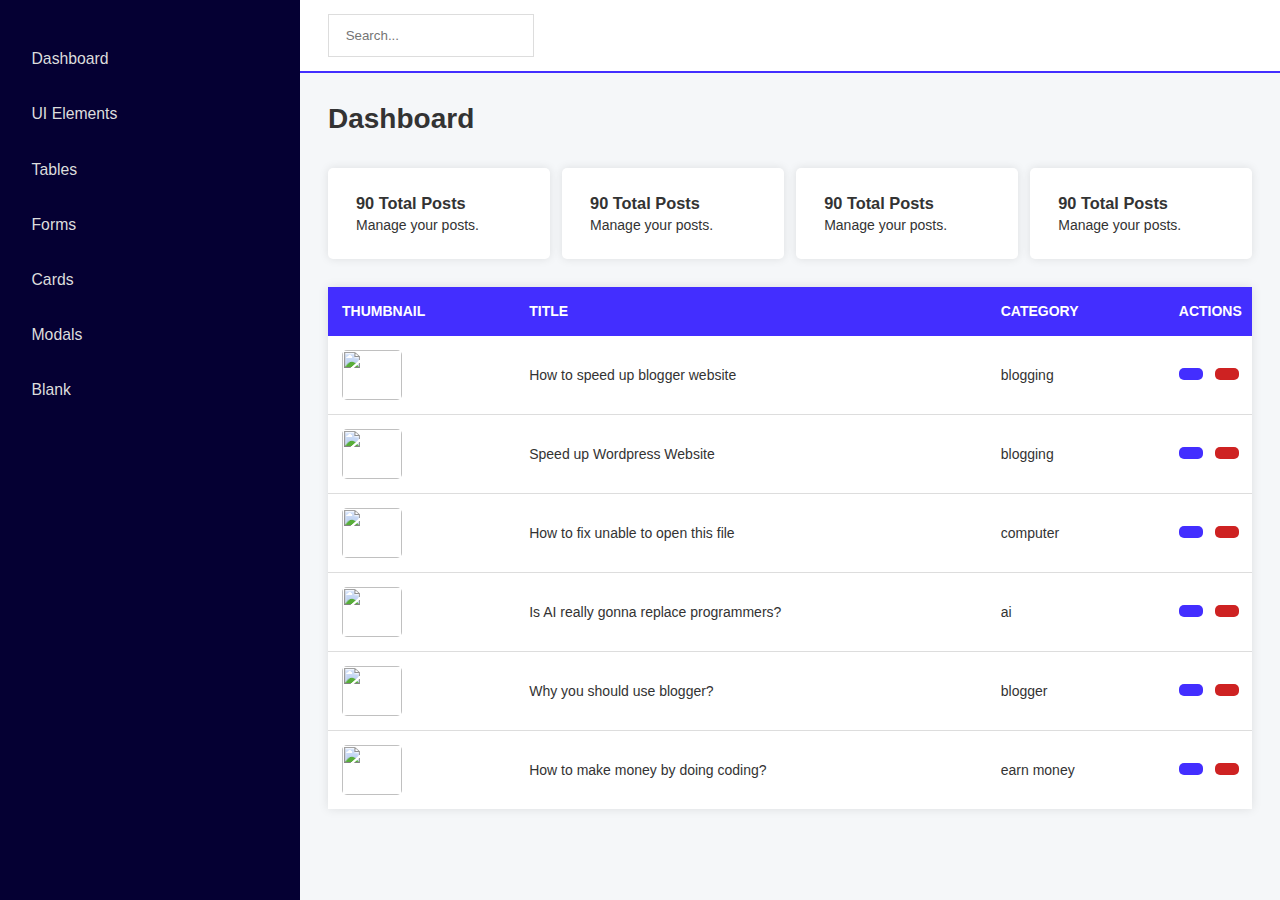
==== index.html @ d343e10e "Simple Admin Dashboard" ====
<!DOCTYPE html>
<html lang="en">
<head>
    <meta charset="UTF-8">
    <meta name="viewport" content="width=device-width, initial-scale=1.0">
    <title>Admin Dashboard</title>
    <link rel="stylesheet" href="style.css">
    <link rel="stylesheet" href="../fonts/css/all.min.css">
</head>
<body>
    <!-- Header -->
    <header class="header">
        <div class="logo"><a href="#"><img src="../images/logo.png" alt=""></a></div>
        <nav class="nav">
            <ul>
                <li><a href="#"><i class="fa fa-chart-pie"></i> Dashboard</a></li>
                <li><a href="#"><i class="fa fa-th-large"></i> UI Elements</a></li>
                <li><a href="#"><i class="fa fa-th-large"></i> Tables</a></li>
                <li><a href="#"><i class="fa fa-th-large"></i> Forms</a></li>
                <li><a href="#"><i class="fa fa-th-large"></i> Cards</a></li>
                <li><a href="#"><i class="fa fa-th-large"></i> Modals</a></li>
                <li><a href="#"><i class="fa fa-th-large"></i> Blank</a></li>
            </ul>
        </nav>
    </header>
    <!-- Header -->

    <!-- Main -->
    <main class="main">

        <!-- Main Nav -->
        <div class="main-nav">
            <span class="collapse"><i class="fa fa-bars"></i></span>
                <form class="search-box" action="#">
                    <i class="fa fa-search"></i>
                    <input type="text" placeholder="Search...">
                </form>
                <div class="user-profile">
                    <img src="../images/user-2.png" alt="">
                </div>
        </div>
        <!-- Main Nav -->

        <!-- Main Dashboard -->
        <div class="dashboard">

            <h1>Dashboard</h1>

            <div class="chart-items">
                <div class="item">
                    <div class="item-chart"><i class="fa fa-chart-pie"></i></div>
                    <div class="item-text">
                        <h3>90 Total Posts</h3>
                        <p>Manage your posts.</p>
                    </div>
                </div>
                <div class="item">
                    <div class="item-chart"><i class="fa fa-chart-pie"></i></div>
                    <div class="item-text">
                        <h3>90 Total Posts</h3>
                        <p>Manage your posts.</p>
                    </div>
                </div>
                <div class="item">
                    <div class="item-chart"><i class="fa fa-chart-pie"></i></div>
                    <div class="item-text">
                        <h3>90 Total Posts</h3>
                        <p>Manage your posts.</p>
                    </div>
                </div>
                <div class="item">
                    <div class="item-chart"><i class="fa fa-chart-pie"></i></div>
                    <div class="item-text">
                        <h3>90 Total Posts</h3>
                        <p>Manage your posts.</p>
                    </div>
                </div>
            </div>

            <div class="dashboard-table">
            <table>
                <thead>
                    <tr>
                        <th>Thumbnail</th>
                        <th>Title</th>
                        <th>Category</th>
                        <th>Actions</th>
                    </tr>
                </thead>
                <tbody>
                    <tr>
                        <td><img src="../images/1.jpg" alt=""></td>
                        <td>How to speed up blogger website</td>
                        <td>blogging</td>
                        <td><a href="#" class="btn edit"><i class="fa fa-edit"></i></a><a href="#" class="btn remove"><i class="fa fa-remove"></i></a></td>
                    </tr>
                    <tr>
                        <td><img src="../images/10.jpg" alt=""></td>
                        <td>Speed up Wordpress Website</td>
                        <td>blogging</td>
                        <td><a href="#" class="btn edit"><i class="fa fa-edit"></i></a><a href="#" class="btn remove"><i class="fa fa-remove"></i></a></td>
                    </tr>
                    <tr>
                        <td><img src="../images/11.jpg" alt=""></td>
                        <td>How to fix unable to open this file</td>
                        <td>computer</td>
                        <td><a href="#" class="btn edit"><i class="fa fa-edit"></i></a><a href="#" class="btn remove"><i class="fa fa-remove"></i></a></td>
                    </tr>
                    <tr>
                        <td><img src="../images/12.jpg" alt=""></td>
                        <td>Is AI really gonna replace programmers?</td>
                        <td>ai</td>
                        <td><a href="#" class="btn edit"><i class="fa fa-edit"></i></a><a href="#" class="btn remove"><i class="fa fa-remove"></i></a></td>
                    </tr>
                    <tr>
                        <td><img src="../images/13.jpg" alt=""></td>
                        <td>Why you should use blogger?</td>
                        <td>blogger</td>
                        <td><a href="#" class="btn edit"><i class="fa fa-edit"></i></a><a href="#" class="btn remove"><i class="fa fa-remove"></i></a></td>
                    </tr>
                    <tr>
                        <td><img src="../images/14.jpg" alt=""></td>
                        <td>How to make money by doing coding?</td>
                        <td>earn money</td>
                        <td><a href="#" class="btn edit"><i class="fa fa-edit"></i></a><a href="#" class="btn remove"><i class="fa fa-remove"></i></a></td>
                    </tr>
                </tbody>
            </table>
        </div>

        </div>
        <!-- Main Dashboard -->

    </main>
    <!-- Main -->
    <script src="./script.js"></script>
</body>
</html>
---- style.css ----
*,*::before,
*::after{
    margin: 0;
    padding: 0;
    box-sizing: border-box;
}
:root{
    --main-color: hsl(246, 100%, 59%);
    --main-light: hsl(246, 100%, 80%);
    --main-dark: hsl(246, 100%, 10%);
    --dark-color: #333;
    --body-bg: #f5f7f9;
    --light-color: #fff;
    --light-grey: #eee;
    --grey-color: #ddd;
    --dark-grey: #777;
}
html{
    font-size: 14px;
    scroll-behavior: smooth;
}
body{
    font-family: "Poppins", sans-serif;
    font-size: 1rem;
    font-weight: 400;
    color: var(--dark-color);
    background: var(--body-bg);
    line-height: 1.5;
    position: relative;
    overflow-x: hidden;
    height: 100%;
}
a{
    color: inherit;
    text-decoration: none;
}
a:hover,
a:focus,
a:active{
    color: var(--main-color);
}
ul,ol{
    list-style: none;
}
img{
    max-width: 100%;
    display: block;
    object-fit: cover;
    vertical-align: middle;
}
button,
.btn{
    display: inline-block;
    border: 0;
    outline: none;
    padding: .5em 1em;
    background: var(--grey-color);
}
input[type="text"],
input[type="email"],
input[type="password"],
input[type="number"]{
    height: 2.5rem;
    padding: .5em;
    border: 1px solid var(--grey-color);
    outline: none;
}
table{
    width: 100%;
    border-collapse: collapse;
    text-align: left;
}
table th{
    padding: 1em;
    background: var(--main-color);
    color: var(--light-color);
    text-transform: uppercase;
}
table td{
    padding: 1em;
    background: var(--light-color);
}
table tbody tr{
    border-bottom: 1px solid var(--grey-color);
}
table tbody tr:last-child{
    border-bottom: 0;
}
/* Defaults */

/* Custom */
.header{
    background: var(--main-dark);
    color: var(--grey-color);
    max-width: 300px;
    width: 100%;
    height: 100%;
    font-size: 1.125rem;
    position: fixed;
    left: 0;
    top: 0;
    z-index: 99;
    transition: .3s ease;
}
.logo{
    padding: 1em;
}
nav ul li a{
    display: block;
    padding: 1em;
    transition: .3s ease;
}
.nav ul li a:hover{
    background: var(--main-color);
    color: var(--light-color);
}
.nav ul li a i{
    margin-right: 1em;
}
/* Nav Ends */

.main{
    position: relative;
    width: calc(100% - 300px);
    margin-left: 300px;
}
.main-nav{
    display: flex;
    justify-content: space-between;
    align-items: center;
    background: var(--light-color);
    padding: 1em 2em;
    border-bottom: 2px solid var(--main-color);
    position: fixed;
    top: 0;
    left: 300px;
    width: calc(100% - 300px);
    z-index: 9;
}
.search-box{
    border: 1px solid var(--grey-color);
    padding: 3px 10px;
}
.search-box input{
    padding: 0;
    border: 0;
    margin-left: .5em;
}
.user-profile img{
    width: 40px;
    border-radius: 50%;
    cursor: pointer;
    margin-left: 1em;
}
/* Main Nav Ends */

.dashboard{
    position: relative;
    margin-top: 5em;
    padding: 2rem;
}
.chart-items{
    display: flex;
    justify-content: space-between;
    flex-wrap: wrap;
    margin-top: 2em;
}
.chart-items .item{
    width: 24%;
    background: var(--light-color);
    padding: 1em;
    display: flex;
    align-items: center;
    box-shadow: 0 0 10px rgba(0,0,0,0.1);
    border-radius: 5px;
    margin-bottom: 1em;
}
.chart-items .item i{
    color: var(--main-light);
    font-size: 3rem;
    margin-right: 1rem;
}
.dashboard-table{
    margin-top: 1em;
    box-shadow: 0 0 10px rgba(0,0,0,0.1);
    width: 100%;
    max-width: 990px;
    overflow-x: auto;
}
.dashboard-table table{
    width: 990px;
}
.dashboard-table table a.btn{
    font-size: 12px;
    background: var(--main-color);
    color: var(--light-color);
    border-radius: 5px;
}
.dashboard-table table a.remove{
    background: #ce2222;
    margin-left: 1em;
}
.dashboard-table table img{
    width: 60px;
    height: 50px;
    border-radius: 5px;
}
.collapse{
    display: none;
}
.show-nav{
    left: 0!important;
}
/* Media Queries */

@media only screen and (max-width: 980px){
    .chart-items .item{
        width: 48%;
    }
}
@media only screen and (max-width: 768px){
    .header{
        width: 250px;
        left: -250px;
    }
    .main,
    .main-nav{
        width: 100%;
        margin-left: 0;
        left: 0;
    }
    .search-box{
        display: none;
    }
    .collapse{
        display: block;
        cursor: pointer;
        padding: .5em;
        position: absolute;
        right: 2em;
        z-index: 100;
    }
}
@media only screen and (max-width: 500px){
    .chart-items .item{
        width: 100%;
    }
}
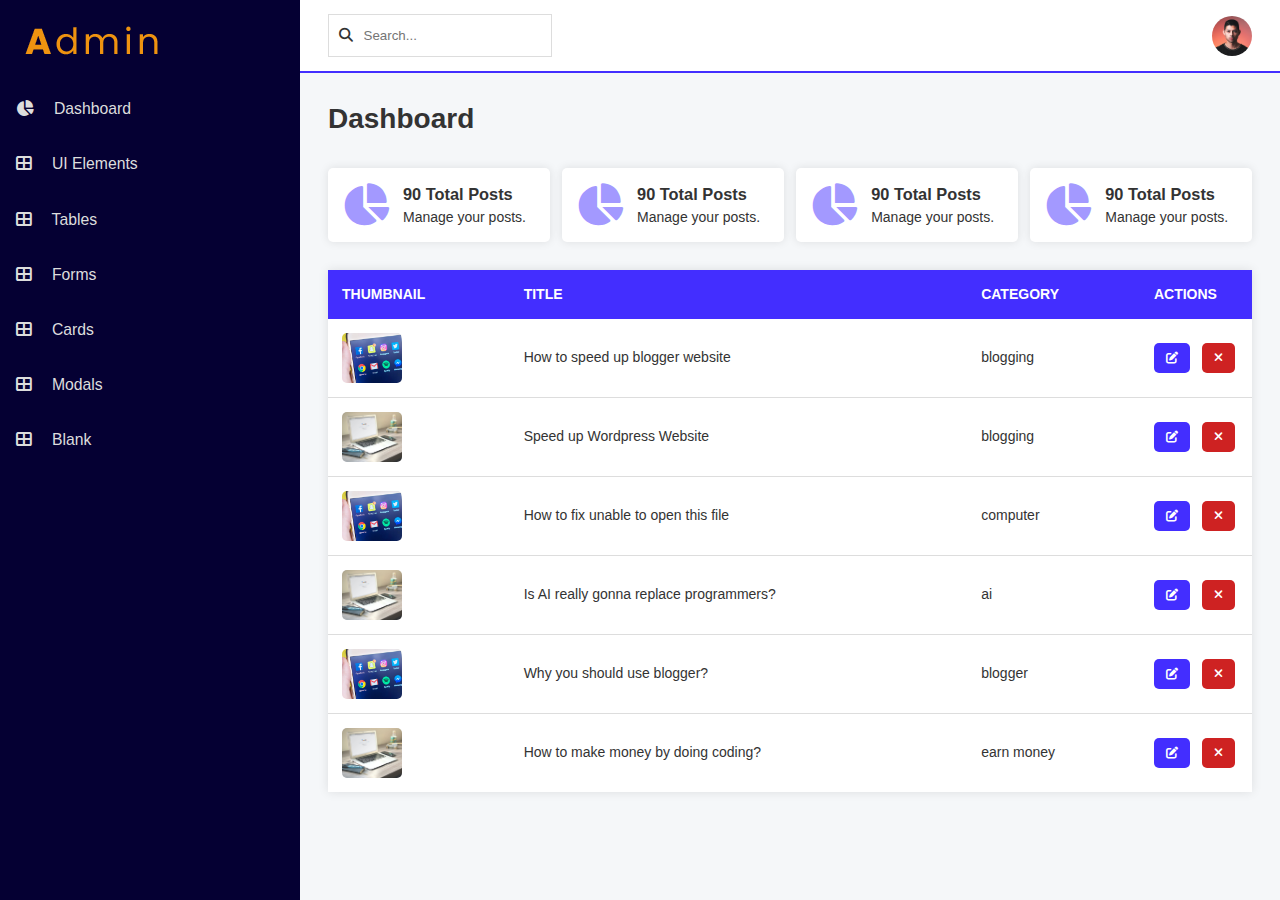
==== commit c0fbad66: "Added Images and Fontawesome" ====
--- a/index.html
+++ b/index.html
@@ -5,12 +5,12 @@
     <meta name="viewport" content="width=device-width, initial-scale=1.0">
     <title>Admin Dashboard</title>
     <link rel="stylesheet" href="style.css">
-    <link rel="stylesheet" href="../fonts/css/all.min.css">
+    <link rel="stylesheet" href="./fonts/css/all.min.css">
 </head>
 <body>
     <!-- Header -->
     <header class="header">
-        <div class="logo"><a href="#"><img src="../images/logo.png" alt=""></a></div>
+        <div class="logo"><a href="#"><img src="./images/logo.png" alt=""></a></div>
         <nav class="nav">
             <ul>
                 <li><a href="#"><i class="fa fa-chart-pie"></i> Dashboard</a></li>
@@ -36,7 +36,7 @@
                     <input type="text" placeholder="Search...">
                 </form>
                 <div class="user-profile">
-                    <img src="../images/user-2.png" alt="">
+                    <img src="./images/user-2.png" alt="">
                 </div>
         </div>
         <!-- Main Nav -->
@@ -89,37 +89,37 @@
                 </thead>
                 <tbody>
                     <tr>
-                        <td><img src="../images/1.jpg" alt=""></td>
+                        <td><img src="./images/2.jpg" alt=""></td>
                         <td>How to speed up blogger website</td>
                         <td>blogging</td>
                         <td><a href="#" class="btn edit"><i class="fa fa-edit"></i></a><a href="#" class="btn remove"><i class="fa fa-remove"></i></a></td>
                     </tr>
                     <tr>
-                        <td><img src="../images/10.jpg" alt=""></td>
+                        <td><img src="./images/3.jpg" alt=""></td>
                         <td>Speed up Wordpress Website</td>
                         <td>blogging</td>
                         <td><a href="#" class="btn edit"><i class="fa fa-edit"></i></a><a href="#" class="btn remove"><i class="fa fa-remove"></i></a></td>
                     </tr>
                     <tr>
-                        <td><img src="../images/11.jpg" alt=""></td>
+                        <td><img src="./images/2.jpg" alt=""></td>
                         <td>How to fix unable to open this file</td>
                         <td>computer</td>
                         <td><a href="#" class="btn edit"><i class="fa fa-edit"></i></a><a href="#" class="btn remove"><i class="fa fa-remove"></i></a></td>
                     </tr>
                     <tr>
-                        <td><img src="../images/12.jpg" alt=""></td>
+                        <td><img src="./images/3.jpg" alt=""></td>
                         <td>Is AI really gonna replace programmers?</td>
                         <td>ai</td>
                         <td><a href="#" class="btn edit"><i class="fa fa-edit"></i></a><a href="#" class="btn remove"><i class="fa fa-remove"></i></a></td>
                     </tr>
                     <tr>
-                        <td><img src="../images/13.jpg" alt=""></td>
+                        <td><img src="./images/2.jpg" alt=""></td>
                         <td>Why you should use blogger?</td>
                         <td>blogger</td>
                         <td><a href="#" class="btn edit"><i class="fa fa-edit"></i></a><a href="#" class="btn remove"><i class="fa fa-remove"></i></a></td>
                     </tr>
                     <tr>
-                        <td><img src="../images/14.jpg" alt=""></td>
+                        <td><img src="./images/3.jpg" alt=""></td>
                         <td>How to make money by doing coding?</td>
                         <td>earn money</td>
                         <td><a href="#" class="btn edit"><i class="fa fa-edit"></i></a><a href="#" class="btn remove"><i class="fa fa-remove"></i></a></td>
--- a/fonts/css/all.min.css
+++ b/fonts/css/all.min.css
@@ -0,0 +1,9 @@
+/*!
+ * Font Awesome Free 6.4.2 by @fontawesome - https://fontawesome.com
+ * License - https://fontawesome.com/license/free (Icons: CC BY 4.0, Fonts: SIL OFL 1.1, Code: MIT License)
+ * Copyright 2023 Fonticons, Inc.
+ */
+.fa{font-family:var(--fa-style-family,"Font Awesome 6 Free");font-weight:var(--fa-style,900)}.fa,.fa-brands,.fa-classic,.fa-regular,.fa-sharp,.fa-solid,.fab,.far,.fas{-moz-osx-font-smoothing:grayscale;-webkit-font-smoothing:antialiased;display:var(--fa-display,inline-block);font-style:normal;font-variant:normal;line-height:1;text-rendering:auto}.fa-classic,.fa-regular,.fa-solid,.far,.fas{font-family:"Font Awesome 6 Free"}.fa-brands,.fab{font-family:"Font Awesome 6 Brands"}.fa-1x{font-size:1em}.fa-2x{font-size:2em}.fa-3x{font-size:3em}.fa-4x{font-size:4em}.fa-5x{font-size:5em}.fa-6x{font-size:6em}.fa-7x{font-size:7em}.fa-8x{font-size:8em}.fa-9x{font-size:9em}.fa-10x{font-size:10em}.fa-2xs{font-size:.625em;line-height:.1em;vertical-align:.225em}.fa-xs{font-size:.75em;line-height:.08333em;vertical-align:.125em}.fa-sm{font-size:.875em;line-height:.07143em;vertical-align:.05357em}.fa-lg{font-size:1.25em;line-height:.05em;vertical-align:-.075em}.fa-xl{font-size:1.5em;line-height:.04167em;vertical-align:-.125em}.fa-2xl{font-size:2em;line-height:.03125em;vertical-align:-.1875em}.fa-fw{text-align:center;width:1.25em}.fa-ul{list-style-type:none;margin-left:var(--fa-li-margin,2.5em);padding-left:0}.fa-ul>li{position:relative}.fa-li{left:calc(var(--fa-li-width, 2em)*-1);position:absolute;text-align:center;width:var(--fa-li-width,2em);line-height:inherit}.fa-border{border-radius:var(--fa-border-radius,.1em);border:var(--fa-border-width,.08em) var(--fa-border-style,solid) var(--fa-border-color,#eee);padding:var(--fa-border-padding,.2em .25em .15em)}.fa-pull-left{float:left;margin-right:var(--fa-pull-margin,.3em)}.fa-pull-right{float:right;margin-left:var(--fa-pull-margin,.3em)}.fa-beat{-webkit-animation-name:fa-beat;animation-name:fa-beat;-webkit-animation-delay:var(--fa-animation-delay,0s);animation-delay:var(--fa-animation-delay,0s);-webkit-animation-direction:var(--fa-animation-direction,normal);animation-direction:var(--fa-animation-direction,normal);-webkit-animation-duration:var(--fa-animation-duration,1s);animation-duration:var(--fa-animation-duration,1s);-webkit-animation-iteration-count:var(--fa-animation-iteration-count,infinite);animation-iteration-count:var(--fa-animation-iteration-count,infinite);-webkit-animation-timing-function:var(--fa-animation-timing,ease-in-out);animation-timing-function:var(--fa-animation-timing,ease-in-out)}.fa-bounce{-webkit-animation-name:fa-bounce;animation-name:fa-bounce;-webkit-animation-delay:var(--fa-animation-delay,0s);animation-delay:var(--fa-animation-delay,0s);-webkit-animation-direction:var(--fa-animation-direction,normal);animation-direction:var(--fa-animation-direction,normal);-webkit-animation-duration:var(--fa-animation-duration,1s);animation-duration:var(--fa-animation-duration,1s);-webkit-animation-iteration-count:var(--fa-animation-iteration-count,infinite);animation-iteration-count:var(--fa-animation-iteration-count,infinite);-webkit-animation-timing-function:var(--fa-animation-timing,cubic-bezier(.28,.84,.42,1));animation-timing-function:var(--fa-animation-timing,cubic-bezier(.28,.84,.42,1))}.fa-fade{-webkit-animation-name:fa-fade;animation-name:fa-fade;-webkit-animation-iteration-count:var(--fa-animation-iteration-count,infinite);animation-iteration-count:var(--fa-animation-iteration-count,infinite);-webkit-animation-timing-function:var(--fa-animation-timing,cubic-bezier(.4,0,.6,1));animation-timing-function:var(--fa-animation-timing,cubic-bezier(.4,0,.6,1))}.fa-beat-fade,.fa-fade{-webkit-animation-delay:var(--fa-animation-delay,0s);animation-delay:var(--fa-animation-delay,0s);-webkit-animation-direction:var(--fa-animation-direction,normal);animation-direction:var(--fa-animation-direction,normal);-webkit-animation-duration:var(--fa-animation-duration,1s);animation-duration:var(--fa-animation-duration,1s)}.fa-beat-fade{-webkit-animation-name:fa-beat-fade;animation-name:fa-beat-fade;-webkit-animation-iteration-count:var(--fa-animation-iteration-count,infinite);animation-iteration-count:var(--fa-animation-iteration-count,infinite);-webkit-animation-timing-function:var(--fa-animation-timing,cubic-bezier(.4,0,.6,1));animation-timing-function:var(--fa-animation-timing,cubic-bezier(.4,0,.6,1))}.fa-flip{-webkit-animation-name:fa-flip;animation-name:fa-flip;-webkit-animation-delay:var(--fa-animation-delay,0s);animation-delay:var(--fa-animation-delay,0s);-webkit-animation-direction:var(--fa-animation-direction,normal);animation-direction:var(--fa-animation-direction,normal);-webkit-animation-duration:var(--fa-animation-duration,1s);animation-duration:var(--fa-animation-duration,1s);-webkit-animation-iteration-count:var(--fa-animation-iteration-count,infinite);animation-iteration-count:var(--fa-animation-iteration-count,infinite);-webkit-animation-timing-function:var(--fa-animation-timing,ease-in-out);animation-timing-function:var(--fa-animation-timing,ease-in-out)}.fa-shake{-webkit-animation-name:fa-shake;animation-name:fa-shake;-webkit-animation-duration:var(--fa-animation-duration,1s);animation-duration:var(--fa-animation-duration,1s);-webkit-animation-iteration-count:var(--fa-animation-iteration-count,infinite);animation-iteration-count:var(--fa-animation-iteration-count,infinite);-webkit-animation-timing-function:var(--fa-animation-timing,linear);animation-timing-function:var(--fa-animation-timing,linear)}.fa-shake,.fa-spin{-webkit-animation-delay:var(--fa-animation-delay,0s);animation-delay:var(--fa-animation-delay,0s);-webkit-animation-direction:var(--fa-animation-direction,normal);animation-direction:var(--fa-animation-direction,normal)}.fa-spin{-webkit-animation-name:fa-spin;animation-name:fa-spin;-webkit-animation-duration:var(--fa-animation-duration,2s);animation-duration:var(--fa-animation-duration,2s);-webkit-animation-iteration-count:var(--fa-animation-iteration-count,infinite);animation-iteration-count:var(--fa-animation-iteration-count,infinite);-webkit-animation-timing-function:var(--fa-animation-timing,linear);animation-timing-function:var(--fa-animation-timing,linear)}.fa-spin-reverse{--fa-animation-direction:reverse}.fa-pulse,.fa-spin-pulse{-webkit-animation-name:fa-spin;animation-name:fa-spin;-webkit-animation-direction:var(--fa-animation-direction,normal);animation-direction:var(--fa-animation-direction,normal);-webkit-animation-duration:var(--fa-animation-duration,1s);animation-duration:var(--fa-animation-duration,1s);-webkit-animation-iteration-count:var(--fa-animation-iteration-count,infinite);animation-iteration-count:var(--fa-animation-iteration-count,infinite);-webkit-animation-timing-function:var(--fa-animation-timing,steps(8));animation-timing-function:var(--fa-animation-timing,steps(8))}@media (prefers-reduced-motion:reduce){.fa-beat,.fa-beat-fade,.fa-bounce,.fa-fade,.fa-flip,.fa-pulse,.fa-shake,.fa-spin,.fa-spin-pulse{-webkit-animation-delay:-1ms;animation-delay:-1ms;-webkit-animation-duration:1ms;animation-duration:1ms;-webkit-animation-iteration-count:1;animation-iteration-count:1;-webkit-transition-delay:0s;transition-delay:0s;-webkit-transition-duration:0s;transition-duration:0s}}@-webkit-keyframes fa-beat{0%,90%{-webkit-transform:scale(1);transform:scale(1)}45%{-webkit-transform:scale(var(--fa-beat-scale,1.25));transform:scale(var(--fa-beat-scale,1.25))}}@keyframes fa-beat{0%,90%{-webkit-transform:scale(1);transform:scale(1)}45%{-webkit-transform:scale(var(--fa-beat-scale,1.25));transform:scale(var(--fa-beat-scale,1.25))}}@-webkit-keyframes fa-bounce{0%{-webkit-transform:scale(1) translateY(0);transform:scale(1) translateY(0)}10%{-webkit-transform:scale(var(--fa-bounce-start-scale-x,1.1),var(--fa-bounce-start-scale-y,.9)) translateY(0);transform:scale(var(--fa-bounce-start-scale-x,1.1),var(--fa-bounce-start-scale-y,.9)) translateY(0)}30%{-webkit-transform:scale(var(--fa-bounce-jump-scale-x,.9),var(--fa-bounce-jump-scale-y,1.1)) translateY(var(--fa-bounce-height,-.5em));transform:scale(var(--fa-bounce-jump-scale-x,.9),var(--fa-bounce-jump-scale-y,1.1)) translateY(var(--fa-bounce-height,-.5em))}50%{-webkit-transform:scale(var(--fa-bounce-land-scale-x,1.05),var(--fa-bounce-land-scale-y,.95)) translateY(0);transform:scale(var(--fa-bounce-land-scale-x,1.05),var(--fa-bounce-land-scale-y,.95)) translateY(0)}57%{-webkit-transform:scale(1) translateY(var(--fa-bounce-rebound,-.125em));transform:scale(1) translateY(var(--fa-bounce-rebound,-.125em))}64%{-webkit-transform:scale(1) translateY(0);transform:scale(1) translateY(0)}to{-webkit-transform:scale(1) translateY(0);transform:scale(1) translateY(0)}}@keyframes fa-bounce{0%{-webkit-transform:scale(1) translateY(0);transform:scale(1) translateY(0)}10%{-webkit-transform:scale(var(--fa-bounce-start-scale-x,1.1),var(--fa-bounce-start-scale-y,.9)) translateY(0);transform:scale(var(--fa-bounce-start-scale-x,1.1),var(--fa-bounce-start-scale-y,.9)) translateY(0)}30%{-webkit-transform:scale(var(--fa-bounce-jump-scale-x,.9),var(--fa-bounce-jump-scale-y,1.1)) translateY(var(--fa-bounce-height,-.5em));transform:scale(var(--fa-bounce-jump-scale-x,.9),var(--fa-bounce-jump-scale-y,1.1)) translateY(var(--fa-bounce-height,-.5em))}50%{-webkit-transform:scale(var(--fa-bounce-land-scale-x,1.05),var(--fa-bounce-land-scale-y,.95)) translateY(0);transform:scale(var(--fa-bounce-land-scale-x,1.05),var(--fa-bounce-land-scale-y,.95)) translateY(0)}57%{-webkit-transform:scale(1) translateY(var(--fa-bounce-rebound,-.125em));transform:scale(1) translateY(var(--fa-bounce-rebound,-.125em))}64%{-webkit-transform:scale(1) translateY(0);transform:scale(1) translateY(0)}to{-webkit-transform:scale(1) translateY(0);transform:scale(1) translateY(0)}}@-webkit-keyframes fa-fade{50%{opacity:var(--fa-fade-opacity,.4)}}@keyframes fa-fade{50%{opacity:var(--fa-fade-opacity,.4)}}@-webkit-keyframes fa-beat-fade{0%,to{opacity:var(--fa-beat-fade-opacity,.4);-webkit-transform:scale(1);transform:scale(1)}50%{opacity:1;-webkit-transform:scale(var(--fa-beat-fade-scale,1.125));transform:scale(var(--fa-beat-fade-scale,1.125))}}@keyframes fa-beat-fade{0%,to{opacity:var(--fa-beat-fade-opacity,.4);-webkit-transform:scale(1);transform:scale(1)}50%{opacity:1;-webkit-transform:scale(var(--fa-beat-fade-scale,1.125));transform:scale(var(--fa-beat-fade-scale,1.125))}}@-webkit-keyframes fa-flip{50%{-webkit-transform:rotate3d(var(--fa-flip-x,0),var(--fa-flip-y,1),var(--fa-flip-z,0),var(--fa-flip-angle,-180deg));transform:rotate3d(var(--fa-flip-x,0),var(--fa-flip-y,1),var(--fa-flip-z,0),var(--fa-flip-angle,-180deg))}}@keyframes fa-flip{50%{-webkit-transform:rotate3d(var(--fa-flip-x,0),var(--fa-flip-y,1),var(--fa-flip-z,0),var(--fa-flip-angle,-180deg));transform:rotate3d(var(--fa-flip-x,0),var(--fa-flip-y,1),var(--fa-flip-z,0),var(--fa-flip-angle,-180deg))}}@-webkit-keyframes fa-shake{0%{-webkit-transform:rotate(-15deg);transform:rotate(-15deg)}4%{-webkit-transform:rotate(15deg);transform:rotate(15deg)}8%,24%{-webkit-transform:rotate(-18deg);transform:rotate(-18deg)}12%,28%{-webkit-transform:rotate(18deg);transform:rotate(18deg)}16%{-webkit-transform:rotate(-22deg);transform:rotate(-22deg)}20%{-webkit-transform:rotate(22deg);transform:rotate(22deg)}32%{-webkit-transform:rotate(-12deg);transform:rotate(-12deg)}36%{-webkit-transform:rotate(12deg);transform:rotate(12deg)}40%,to{-webkit-transform:rotate(0deg);transform:rotate(0deg)}}@keyframes fa-shake{0%{-webkit-transform:rotate(-15deg);transform:rotate(-15deg)}4%{-webkit-transform:rotate(15deg);transform:rotate(15deg)}8%,24%{-webkit-transform:rotate(-18deg);transform:rotate(-18deg)}12%,28%{-webkit-transform:rotate(18deg);transform:rotate(18deg)}16%{-webkit-transform:rotate(-22deg);transform:rotate(-22deg)}20%{-webkit-transform:rotate(22deg);transform:rotate(22deg)}32%{-webkit-transform:rotate(-12deg);transform:rotate(-12deg)}36%{-webkit-transform:rotate(12deg);transform:rotate(12deg)}40%,to{-webkit-transform:rotate(0deg);transform:rotate(0deg)}}@-webkit-keyframes fa-spin{0%{-webkit-transform:rotate(0deg);transform:rotate(0deg)}to{-webkit-transform:rotate(1turn);transform:rotate(1turn)}}@keyframes fa-spin{0%{-webkit-transform:rotate(0deg);transform:rotate(0deg)}to{-webkit-transform:rotate(1turn);transform:rotate(1turn)}}.fa-rotate-90{-webkit-transform:rotate(90deg);transform:rotate(90deg)}.fa-rotate-180{-webkit-transform:rotate(180deg);transform:rotate(180deg)}.fa-rotate-270{-webkit-transform:rotate(270deg);transform:rotate(270deg)}.fa-flip-horizontal{-webkit-transform:scaleX(-1);transform:scaleX(-1)}.fa-flip-vertical{-webkit-transform:scaleY(-1);transform:scaleY(-1)}.fa-flip-both,.fa-flip-horizontal.fa-flip-vertical{-webkit-transform:scale(-1);transform:scale(-1)}.fa-rotate-by{-webkit-transform:rotate(var(--fa-rotate-angle,none));transform:rotate(var(--fa-rotate-angle,none))}.fa-stack{display:inline-block;height:2em;line-height:2em;position:relative;vertical-align:middle;width:2.5em}.fa-stack-1x,.fa-stack-2x{left:0;position:absolute;text-align:center;width:100%;z-index:var(--fa-stack-z-index,auto)}.fa-stack-1x{line-height:inherit}.fa-stack-2x{font-size:2em}.fa-inverse{color:var(--fa-inverse,#fff)}
+
+.fa-0:before{content:"\30"}.fa-1:before{content:"\31"}.fa-2:before{content:"\32"}.fa-3:before{content:"\33"}.fa-4:before{content:"\34"}.fa-5:before{content:"\35"}.fa-6:before{content:"\36"}.fa-7:before{content:"\37"}.fa-8:before{content:"\38"}.fa-9:before{content:"\39"}.fa-fill-drip:before{content:"\f576"}.fa-arrows-to-circle:before{content:"\e4bd"}.fa-chevron-circle-right:before,.fa-circle-chevron-right:before{content:"\f138"}.fa-at:before{content:"\40"}.fa-trash-alt:before,.fa-trash-can:before{content:"\f2ed"}.fa-text-height:before{content:"\f034"}.fa-user-times:before,.fa-user-xmark:before{content:"\f235"}.fa-stethoscope:before{content:"\f0f1"}.fa-comment-alt:before,.fa-message:before{content:"\f27a"}.fa-info:before{content:"\f129"}.fa-compress-alt:before,.fa-down-left-and-up-right-to-center:before{content:"\f422"}.fa-explosion:before{content:"\e4e9"}.fa-file-alt:before,.fa-file-lines:before,.fa-file-text:before{content:"\f15c"}.fa-wave-square:before{content:"\f83e"}.fa-ring:before{content:"\f70b"}.fa-building-un:before{content:"\e4d9"}.fa-dice-three:before{content:"\f527"}.fa-calendar-alt:before,.fa-calendar-days:before{content:"\f073"}.fa-anchor-circle-check:before{content:"\e4aa"}.fa-building-circle-arrow-right:before{content:"\e4d1"}.fa-volleyball-ball:before,.fa-volleyball:before{content:"\f45f"}.fa-arrows-up-to-line:before{content:"\e4c2"}.fa-sort-desc:before,.fa-sort-down:before{content:"\f0dd"}.fa-circle-minus:before,.fa-minus-circle:before{content:"\f056"}.fa-door-open:before{content:"\f52b"}.fa-right-from-bracket:before,.fa-sign-out-alt:before{content:"\f2f5"}.fa-atom:before{content:"\f5d2"}.fa-soap:before{content:"\e06e"}.fa-heart-music-camera-bolt:before,.fa-icons:before{content:"\f86d"}.fa-microphone-alt-slash:before,.fa-microphone-lines-slash:before{content:"\f539"}.fa-bridge-circle-check:before{content:"\e4c9"}.fa-pump-medical:before{content:"\e06a"}.fa-fingerprint:before{content:"\f577"}.fa-hand-point-right:before{content:"\f0a4"}.fa-magnifying-glass-location:before,.fa-search-location:before{content:"\f689"}.fa-forward-step:before,.fa-step-forward:before{content:"\f051"}.fa-face-smile-beam:before,.fa-smile-beam:before{content:"\f5b8"}.fa-flag-checkered:before{content:"\f11e"}.fa-football-ball:before,.fa-football:before{content:"\f44e"}.fa-school-circle-exclamation:before{content:"\e56c"}.fa-crop:before{content:"\f125"}.fa-angle-double-down:before,.fa-angles-down:before{content:"\f103"}.fa-users-rectangle:before{content:"\e594"}.fa-people-roof:before{content:"\e537"}.fa-people-line:before{content:"\e534"}.fa-beer-mug-empty:before,.fa-beer:before{content:"\f0fc"}.fa-diagram-predecessor:before{content:"\e477"}.fa-arrow-up-long:before,.fa-long-arrow-up:before{content:"\f176"}.fa-burn:before,.fa-fire-flame-simple:before{content:"\f46a"}.fa-male:before,.fa-person:before{content:"\f183"}.fa-laptop:before{content:"\f109"}.fa-file-csv:before{content:"\f6dd"}.fa-menorah:before{content:"\f676"}.fa-truck-plane:before{content:"\e58f"}.fa-record-vinyl:before{content:"\f8d9"}.fa-face-grin-stars:before,.fa-grin-stars:before{content:"\f587"}.fa-bong:before{content:"\f55c"}.fa-pastafarianism:before,.fa-spaghetti-monster-flying:before{content:"\f67b"}.fa-arrow-down-up-across-line:before{content:"\e4af"}.fa-spoon:before,.fa-utensil-spoon:before{content:"\f2e5"}.fa-jar-wheat:before{content:"\e517"}.fa-envelopes-bulk:before,.fa-mail-bulk:before{content:"\f674"}.fa-file-circle-exclamation:before{content:"\e4eb"}.fa-circle-h:before,.fa-hospital-symbol:before{content:"\f47e"}.fa-pager:before{content:"\f815"}.fa-address-book:before,.fa-contact-book:before{content:"\f2b9"}.fa-strikethrough:before{content:"\f0cc"}.fa-k:before{content:"\4b"}.fa-landmark-flag:before{content:"\e51c"}.fa-pencil-alt:before,.fa-pencil:before{content:"\f303"}.fa-backward:before{content:"\f04a"}.fa-caret-right:before{content:"\f0da"}.fa-comments:before{content:"\f086"}.fa-file-clipboard:before,.fa-paste:before{content:"\f0ea"}.fa-code-pull-request:before{content:"\e13c"}.fa-clipboard-list:before{content:"\f46d"}.fa-truck-loading:before,.fa-truck-ramp-box:before{content:"\f4de"}.fa-user-check:before{content:"\f4fc"}.fa-vial-virus:before{content:"\e597"}.fa-sheet-plastic:before{content:"\e571"}.fa-blog:before{content:"\f781"}.fa-user-ninja:before{content:"\f504"}.fa-person-arrow-up-from-line:before{content:"\e539"}.fa-scroll-torah:before,.fa-torah:before{content:"\f6a0"}.fa-broom-ball:before,.fa-quidditch-broom-ball:before,.fa-quidditch:before{content:"\f458"}.fa-toggle-off:before{content:"\f204"}.fa-archive:before,.fa-box-archive:before{content:"\f187"}.fa-person-drowning:before{content:"\e545"}.fa-arrow-down-9-1:before,.fa-sort-numeric-desc:before,.fa-sort-numeric-down-alt:before{content:"\f886"}.fa-face-grin-tongue-squint:before,.fa-grin-tongue-squint:before{content:"\f58a"}.fa-spray-can:before{content:"\f5bd"}.fa-truck-monster:before{content:"\f63b"}.fa-w:before{content:"\57"}.fa-earth-africa:before,.fa-globe-africa:before{content:"\f57c"}.fa-rainbow:before{content:"\f75b"}.fa-circle-notch:before{content:"\f1ce"}.fa-tablet-alt:before,.fa-tablet-screen-button:before{content:"\f3fa"}.fa-paw:before{content:"\f1b0"}.fa-cloud:before{content:"\f0c2"}.fa-trowel-bricks:before{content:"\e58a"}.fa-face-flushed:before,.fa-flushed:before{content:"\f579"}.fa-hospital-user:before{content:"\f80d"}.fa-tent-arrow-left-right:before{content:"\e57f"}.fa-gavel:before,.fa-legal:before{content:"\f0e3"}.fa-binoculars:before{content:"\f1e5"}.fa-microphone-slash:before{content:"\f131"}.fa-box-tissue:before{content:"\e05b"}.fa-motorcycle:before{content:"\f21c"}.fa-bell-concierge:before,.fa-concierge-bell:before{content:"\f562"}.fa-pen-ruler:before,.fa-pencil-ruler:before{content:"\f5ae"}.fa-people-arrows-left-right:before,.fa-people-arrows:before{content:"\e068"}.fa-mars-and-venus-burst:before{content:"\e523"}.fa-caret-square-right:before,.fa-square-caret-right:before{content:"\f152"}.fa-cut:before,.fa-scissors:before{content:"\f0c4"}.fa-sun-plant-wilt:before{content:"\e57a"}.fa-toilets-portable:before{content:"\e584"}.fa-hockey-puck:before{content:"\f453"}.fa-table:before{content:"\f0ce"}.fa-magnifying-glass-arrow-right:before{content:"\e521"}.fa-digital-tachograph:before,.fa-tachograph-digital:before{content:"\f566"}.fa-users-slash:before{content:"\e073"}.fa-clover:before{content:"\e139"}.fa-mail-reply:before,.fa-reply:before{content:"\f3e5"}.fa-star-and-crescent:before{content:"\f699"}.fa-house-fire:before{content:"\e50c"}.fa-minus-square:before,.fa-square-minus:before{content:"\f146"}.fa-helicopter:before{content:"\f533"}.fa-compass:before{content:"\f14e"}.fa-caret-square-down:before,.fa-square-caret-down:before{content:"\f150"}.fa-file-circle-question:before{content:"\e4ef"}.fa-laptop-code:before{content:"\f5fc"}.fa-swatchbook:before{content:"\f5c3"}.fa-prescription-bottle:before{content:"\f485"}.fa-bars:before,.fa-navicon:before{content:"\f0c9"}.fa-people-group:before{content:"\e533"}.fa-hourglass-3:before,.fa-hourglass-end:before{content:"\f253"}.fa-heart-broken:before,.fa-heart-crack:before{content:"\f7a9"}.fa-external-link-square-alt:before,.fa-square-up-right:before{content:"\f360"}.fa-face-kiss-beam:before,.fa-kiss-beam:before{content:"\f597"}.fa-film:before{content:"\f008"}.fa-ruler-horizontal:before{content:"\f547"}.fa-people-robbery:before{content:"\e536"}.fa-lightbulb:before{content:"\f0eb"}.fa-caret-left:before{content:"\f0d9"}.fa-circle-exclamation:before,.fa-exclamation-circle:before{content:"\f06a"}.fa-school-circle-xmark:before{content:"\e56d"}.fa-arrow-right-from-bracket:before,.fa-sign-out:before{content:"\f08b"}.fa-chevron-circle-down:before,.fa-circle-chevron-down:before{content:"\f13a"}.fa-unlock-alt:before,.fa-unlock-keyhole:before{content:"\f13e"}.fa-cloud-showers-heavy:before{content:"\f740"}.fa-headphones-alt:before,.fa-headphones-simple:before{content:"\f58f"}.fa-sitemap:before{content:"\f0e8"}.fa-circle-dollar-to-slot:before,.fa-donate:before{content:"\f4b9"}.fa-memory:before{content:"\f538"}.fa-road-spikes:before{content:"\e568"}.fa-fire-burner:before{content:"\e4f1"}.fa-flag:before{content:"\f024"}.fa-hanukiah:before{content:"\f6e6"}.fa-feather:before{content:"\f52d"}.fa-volume-down:before,.fa-volume-low:before{content:"\f027"}.fa-comment-slash:before{content:"\f4b3"}.fa-cloud-sun-rain:before{content:"\f743"}.fa-compress:before{content:"\f066"}.fa-wheat-alt:before,.fa-wheat-awn:before{content:"\e2cd"}.fa-ankh:before{content:"\f644"}.fa-hands-holding-child:before{content:"\e4fa"}.fa-asterisk:before{content:"\2a"}.fa-check-square:before,.fa-square-check:before{content:"\f14a"}.fa-peseta-sign:before{content:"\e221"}.fa-header:before,.fa-heading:before{content:"\f1dc"}.fa-ghost:before{content:"\f6e2"}.fa-list-squares:before,.fa-list:before{content:"\f03a"}.fa-phone-square-alt:before,.fa-square-phone-flip:before{content:"\f87b"}.fa-cart-plus:before{content:"\f217"}.fa-gamepad:before{content:"\f11b"}.fa-circle-dot:before,.fa-dot-circle:before{content:"\f192"}.fa-dizzy:before,.fa-face-dizzy:before{content:"\f567"}.fa-egg:before{content:"\f7fb"}.fa-house-medical-circle-xmark:before{content:"\e513"}.fa-campground:before{content:"\f6bb"}.fa-folder-plus:before{content:"\f65e"}.fa-futbol-ball:before,.fa-futbol:before,.fa-soccer-ball:before{content:"\f1e3"}.fa-paint-brush:before,.fa-paintbrush:before{content:"\f1fc"}.fa-lock:before{content:"\f023"}.fa-gas-pump:before{content:"\f52f"}.fa-hot-tub-person:before,.fa-hot-tub:before{content:"\f593"}.fa-map-location:before,.fa-map-marked:before{content:"\f59f"}.fa-house-flood-water:before{content:"\e50e"}.fa-tree:before{content:"\f1bb"}.fa-bridge-lock:before{content:"\e4cc"}.fa-sack-dollar:before{content:"\f81d"}.fa-edit:before,.fa-pen-to-square:before{content:"\f044"}.fa-car-side:before{content:"\f5e4"}.fa-share-alt:before,.fa-share-nodes:before{content:"\f1e0"}.fa-heart-circle-minus:before{content:"\e4ff"}.fa-hourglass-2:before,.fa-hourglass-half:before{content:"\f252"}.fa-microscope:before{content:"\f610"}.fa-sink:before{content:"\e06d"}.fa-bag-shopping:before,.fa-shopping-bag:before{content:"\f290"}.fa-arrow-down-z-a:before,.fa-sort-alpha-desc:before,.fa-sort-alpha-down-alt:before{content:"\f881"}.fa-mitten:before{content:"\f7b5"}.fa-person-rays:before{content:"\e54d"}.fa-users:before{content:"\f0c0"}.fa-eye-slash:before{content:"\f070"}.fa-flask-vial:before{content:"\e4f3"}.fa-hand-paper:before,.fa-hand:before{content:"\f256"}.fa-om:before{content:"\f679"}.fa-worm:before{content:"\e599"}.fa-house-circle-xmark:before{content:"\e50b"}.fa-plug:before{content:"\f1e6"}.fa-chevron-up:before{content:"\f077"}.fa-hand-spock:before{content:"\f259"}.fa-stopwatch:before{content:"\f2f2"}.fa-face-kiss:before,.fa-kiss:before{content:"\f596"}.fa-bridge-circle-xmark:before{content:"\e4cb"}.fa-face-grin-tongue:before,.fa-grin-tongue:before{content:"\f589"}.fa-chess-bishop:before{content:"\f43a"}.fa-face-grin-wink:before,.fa-grin-wink:before{content:"\f58c"}.fa-deaf:before,.fa-deafness:before,.fa-ear-deaf:before,.fa-hard-of-hearing:before{content:"\f2a4"}.fa-road-circle-check:before{content:"\e564"}.fa-dice-five:before{content:"\f523"}.fa-rss-square:before,.fa-square-rss:before{content:"\f143"}.fa-land-mine-on:before{content:"\e51b"}.fa-i-cursor:before{content:"\f246"}.fa-stamp:before{content:"\f5bf"}.fa-stairs:before{content:"\e289"}.fa-i:before{content:"\49"}.fa-hryvnia-sign:before,.fa-hryvnia:before{content:"\f6f2"}.fa-pills:before{content:"\f484"}.fa-face-grin-wide:before,.fa-grin-alt:before{content:"\f581"}.fa-tooth:before{content:"\f5c9"}.fa-v:before{content:"\56"}.fa-bangladeshi-taka-sign:before{content:"\e2e6"}.fa-bicycle:before{content:"\f206"}.fa-rod-asclepius:before,.fa-rod-snake:before,.fa-staff-aesculapius:before,.fa-staff-snake:before{content:"\e579"}.fa-head-side-cough-slash:before{content:"\e062"}.fa-ambulance:before,.fa-truck-medical:before{content:"\f0f9"}.fa-wheat-awn-circle-exclamation:before{content:"\e598"}.fa-snowman:before{content:"\f7d0"}.fa-mortar-pestle:before{content:"\f5a7"}.fa-road-barrier:before{content:"\e562"}.fa-school:before{content:"\f549"}.fa-igloo:before{content:"\f7ae"}.fa-joint:before{content:"\f595"}.fa-angle-right:before{content:"\f105"}.fa-horse:before{content:"\f6f0"}.fa-q:before{content:"\51"}.fa-g:before{content:"\47"}.fa-notes-medical:before{content:"\f481"}.fa-temperature-2:before,.fa-temperature-half:before,.fa-thermometer-2:before,.fa-thermometer-half:before{content:"\f2c9"}.fa-dong-sign:before{content:"\e169"}.fa-capsules:before{content:"\f46b"}.fa-poo-bolt:before,.fa-poo-storm:before{content:"\f75a"}.fa-face-frown-open:before,.fa-frown-open:before{content:"\f57a"}.fa-hand-point-up:before{content:"\f0a6"}.fa-money-bill:before{content:"\f0d6"}.fa-bookmark:before{content:"\f02e"}.fa-align-justify:before{content:"\f039"}.fa-umbrella-beach:before{content:"\f5ca"}.fa-helmet-un:before{content:"\e503"}.fa-bullseye:before{content:"\f140"}.fa-bacon:before{content:"\f7e5"}.fa-hand-point-down:before{content:"\f0a7"}.fa-arrow-up-from-bracket:before{content:"\e09a"}.fa-folder-blank:before,.fa-folder:before{content:"\f07b"}.fa-file-medical-alt:before,.fa-file-waveform:before{content:"\f478"}.fa-radiation:before{content:"\f7b9"}.fa-chart-simple:before{content:"\e473"}.fa-mars-stroke:before{content:"\f229"}.fa-vial:before{content:"\f492"}.fa-dashboard:before,.fa-gauge-med:before,.fa-gauge:before,.fa-tachometer-alt-average:before{content:"\f624"}.fa-magic-wand-sparkles:before,.fa-wand-magic-sparkles:before{content:"\e2ca"}.fa-e:before{content:"\45"}.fa-pen-alt:before,.fa-pen-clip:before{content:"\f305"}.fa-bridge-circle-exclamation:before{content:"\e4ca"}.fa-user:before{content:"\f007"}.fa-school-circle-check:before{content:"\e56b"}.fa-dumpster:before{content:"\f793"}.fa-shuttle-van:before,.fa-van-shuttle:before{content:"\f5b6"}.fa-building-user:before{content:"\e4da"}.fa-caret-square-left:before,.fa-square-caret-left:before{content:"\f191"}.fa-highlighter:before{content:"\f591"}.fa-key:before{content:"\f084"}.fa-bullhorn:before{content:"\f0a1"}.fa-globe:before{content:"\f0ac"}.fa-synagogue:before{content:"\f69b"}.fa-person-half-dress:before{content:"\e548"}.fa-road-bridge:before{content:"\e563"}.fa-location-arrow:before{content:"\f124"}.fa-c:before{content:"\43"}.fa-tablet-button:before{content:"\f10a"}.fa-building-lock:before{content:"\e4d6"}.fa-pizza-slice:before{content:"\f818"}.fa-money-bill-wave:before{content:"\f53a"}.fa-area-chart:before,.fa-chart-area:before{content:"\f1fe"}.fa-house-flag:before{content:"\e50d"}.fa-person-circle-minus:before{content:"\e540"}.fa-ban:before,.fa-cancel:before{content:"\f05e"}.fa-camera-rotate:before{content:"\e0d8"}.fa-air-freshener:before,.fa-spray-can-sparkles:before{content:"\f5d0"}.fa-star:before{content:"\f005"}.fa-repeat:before{content:"\f363"}.fa-cross:before{content:"\f654"}.fa-box:before{content:"\f466"}.fa-venus-mars:before{content:"\f228"}.fa-arrow-pointer:before,.fa-mouse-pointer:before{content:"\f245"}.fa-expand-arrows-alt:before,.fa-maximize:before{content:"\f31e"}.fa-charging-station:before{content:"\f5e7"}.fa-shapes:before,.fa-triangle-circle-square:before{content:"\f61f"}.fa-random:before,.fa-shuffle:before{content:"\f074"}.fa-person-running:before,.fa-running:before{content:"\f70c"}.fa-mobile-retro:before{content:"\e527"}.fa-grip-lines-vertical:before{content:"\f7a5"}.fa-spider:before{content:"\f717"}.fa-hands-bound:before{content:"\e4f9"}.fa-file-invoice-dollar:before{content:"\f571"}.fa-plane-circle-exclamation:before{content:"\e556"}.fa-x-ray:before{content:"\f497"}.fa-spell-check:before{content:"\f891"}.fa-slash:before{content:"\f715"}.fa-computer-mouse:before,.fa-mouse:before{content:"\f8cc"}.fa-arrow-right-to-bracket:before,.fa-sign-in:before{content:"\f090"}.fa-shop-slash:before,.fa-store-alt-slash:before{content:"\e070"}.fa-server:before{content:"\f233"}.fa-virus-covid-slash:before{content:"\e4a9"}.fa-shop-lock:before{content:"\e4a5"}.fa-hourglass-1:before,.fa-hourglass-start:before{content:"\f251"}.fa-blender-phone:before{content:"\f6b6"}.fa-building-wheat:before{content:"\e4db"}.fa-person-breastfeeding:before{content:"\e53a"}.fa-right-to-bracket:before,.fa-sign-in-alt:before{content:"\f2f6"}.fa-venus:before{content:"\f221"}.fa-passport:before{content:"\f5ab"}.fa-heart-pulse:before,.fa-heartbeat:before{content:"\f21e"}.fa-people-carry-box:before,.fa-people-carry:before{content:"\f4ce"}.fa-temperature-high:before{content:"\f769"}.fa-microchip:before{content:"\f2db"}.fa-crown:before{content:"\f521"}.fa-weight-hanging:before{content:"\f5cd"}.fa-xmarks-lines:before{content:"\e59a"}.fa-file-prescription:before{content:"\f572"}.fa-weight-scale:before,.fa-weight:before{content:"\f496"}.fa-user-friends:before,.fa-user-group:before{content:"\f500"}.fa-arrow-up-a-z:before,.fa-sort-alpha-up:before{content:"\f15e"}.fa-chess-knight:before{content:"\f441"}.fa-face-laugh-squint:before,.fa-laugh-squint:before{content:"\f59b"}.fa-wheelchair:before{content:"\f193"}.fa-arrow-circle-up:before,.fa-circle-arrow-up:before{content:"\f0aa"}.fa-toggle-on:before{content:"\f205"}.fa-person-walking:before,.fa-walking:before{content:"\f554"}.fa-l:before{content:"\4c"}.fa-fire:before{content:"\f06d"}.fa-bed-pulse:before,.fa-procedures:before{content:"\f487"}.fa-shuttle-space:before,.fa-space-shuttle:before{content:"\f197"}.fa-face-laugh:before,.fa-laugh:before{content:"\f599"}.fa-folder-open:before{content:"\f07c"}.fa-heart-circle-plus:before{content:"\e500"}.fa-code-fork:before{content:"\e13b"}.fa-city:before{content:"\f64f"}.fa-microphone-alt:before,.fa-microphone-lines:before{content:"\f3c9"}.fa-pepper-hot:before{content:"\f816"}.fa-unlock:before{content:"\f09c"}.fa-colon-sign:before{content:"\e140"}.fa-headset:before{content:"\f590"}.fa-store-slash:before{content:"\e071"}.fa-road-circle-xmark:before{content:"\e566"}.fa-user-minus:before{content:"\f503"}.fa-mars-stroke-up:before,.fa-mars-stroke-v:before{content:"\f22a"}.fa-champagne-glasses:before,.fa-glass-cheers:before{content:"\f79f"}.fa-clipboard:before{content:"\f328"}.fa-house-circle-exclamation:before{content:"\e50a"}.fa-file-arrow-up:before,.fa-file-upload:before{content:"\f574"}.fa-wifi-3:before,.fa-wifi-strong:before,.fa-wifi:before{content:"\f1eb"}.fa-bath:before,.fa-bathtub:before{content:"\f2cd"}.fa-underline:before{content:"\f0cd"}.fa-user-edit:before,.fa-user-pen:before{content:"\f4ff"}.fa-signature:before{content:"\f5b7"}.fa-stroopwafel:before{content:"\f551"}.fa-bold:before{content:"\f032"}.fa-anchor-lock:before{content:"\e4ad"}.fa-building-ngo:before{content:"\e4d7"}.fa-manat-sign:before{content:"\e1d5"}.fa-not-equal:before{content:"\f53e"}.fa-border-style:before,.fa-border-top-left:before{content:"\f853"}.fa-map-location-dot:before,.fa-map-marked-alt:before{content:"\f5a0"}.fa-jedi:before{content:"\f669"}.fa-poll:before,.fa-square-poll-vertical:before{content:"\f681"}.fa-mug-hot:before{content:"\f7b6"}.fa-battery-car:before,.fa-car-battery:before{content:"\f5df"}.fa-gift:before{content:"\f06b"}.fa-dice-two:before{content:"\f528"}.fa-chess-queen:before{content:"\f445"}.fa-glasses:before{content:"\f530"}.fa-chess-board:before{content:"\f43c"}.fa-building-circle-check:before{content:"\e4d2"}.fa-person-chalkboard:before{content:"\e53d"}.fa-mars-stroke-h:before,.fa-mars-stroke-right:before{content:"\f22b"}.fa-hand-back-fist:before,.fa-hand-rock:before{content:"\f255"}.fa-caret-square-up:before,.fa-square-caret-up:before{content:"\f151"}.fa-cloud-showers-water:before{content:"\e4e4"}.fa-bar-chart:before,.fa-chart-bar:before{content:"\f080"}.fa-hands-bubbles:before,.fa-hands-wash:before{content:"\e05e"}.fa-less-than-equal:before{content:"\f537"}.fa-train:before{content:"\f238"}.fa-eye-low-vision:before,.fa-low-vision:before{content:"\f2a8"}.fa-crow:before{content:"\f520"}.fa-sailboat:before{content:"\e445"}.fa-window-restore:before{content:"\f2d2"}.fa-plus-square:before,.fa-square-plus:before{content:"\f0fe"}.fa-torii-gate:before{content:"\f6a1"}.fa-frog:before{content:"\f52e"}.fa-bucket:before{content:"\e4cf"}.fa-image:before{content:"\f03e"}.fa-microphone:before{content:"\f130"}.fa-cow:before{content:"\f6c8"}.fa-caret-up:before{content:"\f0d8"}.fa-screwdriver:before{content:"\f54a"}.fa-folder-closed:before{content:"\e185"}.fa-house-tsunami:before{content:"\e515"}.fa-square-nfi:before{content:"\e576"}.fa-arrow-up-from-ground-water:before{content:"\e4b5"}.fa-glass-martini-alt:before,.fa-martini-glass:before{content:"\f57b"}.fa-rotate-back:before,.fa-rotate-backward:before,.fa-rotate-left:before,.fa-undo-alt:before{content:"\f2ea"}.fa-columns:before,.fa-table-columns:before{content:"\f0db"}.fa-lemon:before{content:"\f094"}.fa-head-side-mask:before{content:"\e063"}.fa-handshake:before{content:"\f2b5"}.fa-gem:before{content:"\f3a5"}.fa-dolly-box:before,.fa-dolly:before{content:"\f472"}.fa-smoking:before{content:"\f48d"}.fa-compress-arrows-alt:before,.fa-minimize:before{content:"\f78c"}.fa-monument:before{content:"\f5a6"}.fa-snowplow:before{content:"\f7d2"}.fa-angle-double-right:before,.fa-angles-right:before{content:"\f101"}.fa-cannabis:before{content:"\f55f"}.fa-circle-play:before,.fa-play-circle:before{content:"\f144"}.fa-tablets:before{content:"\f490"}.fa-ethernet:before{content:"\f796"}.fa-eur:before,.fa-euro-sign:before,.fa-euro:before{content:"\f153"}.fa-chair:before{content:"\f6c0"}.fa-check-circle:before,.fa-circle-check:before{content:"\f058"}.fa-circle-stop:before,.fa-stop-circle:before{content:"\f28d"}.fa-compass-drafting:before,.fa-drafting-compass:before{content:"\f568"}.fa-plate-wheat:before{content:"\e55a"}.fa-icicles:before{content:"\f7ad"}.fa-person-shelter:before{content:"\e54f"}.fa-neuter:before{content:"\f22c"}.fa-id-badge:before{content:"\f2c1"}.fa-marker:before{content:"\f5a1"}.fa-face-laugh-beam:before,.fa-laugh-beam:before{content:"\f59a"}.fa-helicopter-symbol:before{content:"\e502"}.fa-universal-access:before{content:"\f29a"}.fa-chevron-circle-up:before,.fa-circle-chevron-up:before{content:"\f139"}.fa-lari-sign:before{content:"\e1c8"}.fa-volcano:before{content:"\f770"}.fa-person-walking-dashed-line-arrow-right:before{content:"\e553"}.fa-gbp:before,.fa-pound-sign:before,.fa-sterling-sign:before{content:"\f154"}.fa-viruses:before{content:"\e076"}.fa-square-person-confined:before{content:"\e577"}.fa-user-tie:before{content:"\f508"}.fa-arrow-down-long:before,.fa-long-arrow-down:before{content:"\f175"}.fa-tent-arrow-down-to-line:before{content:"\e57e"}.fa-certificate:before{content:"\f0a3"}.fa-mail-reply-all:before,.fa-reply-all:before{content:"\f122"}.fa-suitcase:before{content:"\f0f2"}.fa-person-skating:before,.fa-skating:before{content:"\f7c5"}.fa-filter-circle-dollar:before,.fa-funnel-dollar:before{content:"\f662"}.fa-camera-retro:before{content:"\f083"}.fa-arrow-circle-down:before,.fa-circle-arrow-down:before{content:"\f0ab"}.fa-arrow-right-to-file:before,.fa-file-import:before{content:"\f56f"}.fa-external-link-square:before,.fa-square-arrow-up-right:before{content:"\f14c"}.fa-box-open:before{content:"\f49e"}.fa-scroll:before{content:"\f70e"}.fa-spa:before{content:"\f5bb"}.fa-location-pin-lock:before{content:"\e51f"}.fa-pause:before{content:"\f04c"}.fa-hill-avalanche:before{content:"\e507"}.fa-temperature-0:before,.fa-temperature-empty:before,.fa-thermometer-0:before,.fa-thermometer-empty:before{content:"\f2cb"}.fa-bomb:before{content:"\f1e2"}.fa-registered:before{content:"\f25d"}.fa-address-card:before,.fa-contact-card:before,.fa-vcard:before{content:"\f2bb"}.fa-balance-scale-right:before,.fa-scale-unbalanced-flip:before{content:"\f516"}.fa-subscript:before{content:"\f12c"}.fa-diamond-turn-right:before,.fa-directions:before{content:"\f5eb"}.fa-burst:before{content:"\e4dc"}.fa-house-laptop:before,.fa-laptop-house:before{content:"\e066"}.fa-face-tired:before,.fa-tired:before{content:"\f5c8"}.fa-money-bills:before{content:"\e1f3"}.fa-smog:before{content:"\f75f"}.fa-crutch:before{content:"\f7f7"}.fa-cloud-arrow-up:before,.fa-cloud-upload-alt:before,.fa-cloud-upload:before{content:"\f0ee"}.fa-palette:before{content:"\f53f"}.fa-arrows-turn-right:before{content:"\e4c0"}.fa-vest:before{content:"\e085"}.fa-ferry:before{content:"\e4ea"}.fa-arrows-down-to-people:before{content:"\e4b9"}.fa-seedling:before,.fa-sprout:before{content:"\f4d8"}.fa-arrows-alt-h:before,.fa-left-right:before{content:"\f337"}.fa-boxes-packing:before{content:"\e4c7"}.fa-arrow-circle-left:before,.fa-circle-arrow-left:before{content:"\f0a8"}.fa-group-arrows-rotate:before{content:"\e4f6"}.fa-bowl-food:before{content:"\e4c6"}.fa-candy-cane:before{content:"\f786"}.fa-arrow-down-wide-short:before,.fa-sort-amount-asc:before,.fa-sort-amount-down:before{content:"\f160"}.fa-cloud-bolt:before,.fa-thunderstorm:before{content:"\f76c"}.fa-remove-format:before,.fa-text-slash:before{content:"\f87d"}.fa-face-smile-wink:before,.fa-smile-wink:before{content:"\f4da"}.fa-file-word:before{content:"\f1c2"}.fa-file-powerpoint:before{content:"\f1c4"}.fa-arrows-h:before,.fa-arrows-left-right:before{content:"\f07e"}.fa-house-lock:before{content:"\e510"}.fa-cloud-arrow-down:before,.fa-cloud-download-alt:before,.fa-cloud-download:before{content:"\f0ed"}.fa-children:before{content:"\e4e1"}.fa-blackboard:before,.fa-chalkboard:before{content:"\f51b"}.fa-user-alt-slash:before,.fa-user-large-slash:before{content:"\f4fa"}.fa-envelope-open:before{content:"\f2b6"}.fa-handshake-alt-slash:before,.fa-handshake-simple-slash:before{content:"\e05f"}.fa-mattress-pillow:before{content:"\e525"}.fa-guarani-sign:before{content:"\e19a"}.fa-arrows-rotate:before,.fa-refresh:before,.fa-sync:before{content:"\f021"}.fa-fire-extinguisher:before{content:"\f134"}.fa-cruzeiro-sign:before{content:"\e152"}.fa-greater-than-equal:before{content:"\f532"}.fa-shield-alt:before,.fa-shield-halved:before{content:"\f3ed"}.fa-atlas:before,.fa-book-atlas:before{content:"\f558"}.fa-virus:before{content:"\e074"}.fa-envelope-circle-check:before{content:"\e4e8"}.fa-layer-group:before{content:"\f5fd"}.fa-arrows-to-dot:before{content:"\e4be"}.fa-archway:before{content:"\f557"}.fa-heart-circle-check:before{content:"\e4fd"}.fa-house-chimney-crack:before,.fa-house-damage:before{content:"\f6f1"}.fa-file-archive:before,.fa-file-zipper:before{content:"\f1c6"}.fa-square:before{content:"\f0c8"}.fa-glass-martini:before,.fa-martini-glass-empty:before{content:"\f000"}.fa-couch:before{content:"\f4b8"}.fa-cedi-sign:before{content:"\e0df"}.fa-italic:before{content:"\f033"}.fa-church:before{content:"\f51d"}.fa-comments-dollar:before{content:"\f653"}.fa-democrat:before{content:"\f747"}.fa-z:before{content:"\5a"}.fa-person-skiing:before,.fa-skiing:before{content:"\f7c9"}.fa-road-lock:before{content:"\e567"}.fa-a:before{content:"\41"}.fa-temperature-arrow-down:before,.fa-temperature-down:before{content:"\e03f"}.fa-feather-alt:before,.fa-feather-pointed:before{content:"\f56b"}.fa-p:before{content:"\50"}.fa-snowflake:before{content:"\f2dc"}.fa-newspaper:before{content:"\f1ea"}.fa-ad:before,.fa-rectangle-ad:before{content:"\f641"}.fa-arrow-circle-right:before,.fa-circle-arrow-right:before{content:"\f0a9"}.fa-filter-circle-xmark:before{content:"\e17b"}.fa-locust:before{content:"\e520"}.fa-sort:before,.fa-unsorted:before{content:"\f0dc"}.fa-list-1-2:before,.fa-list-numeric:before,.fa-list-ol:before{content:"\f0cb"}.fa-person-dress-burst:before{content:"\e544"}.fa-money-check-alt:before,.fa-money-check-dollar:before{content:"\f53d"}.fa-vector-square:before{content:"\f5cb"}.fa-bread-slice:before{content:"\f7ec"}.fa-language:before{content:"\f1ab"}.fa-face-kiss-wink-heart:before,.fa-kiss-wink-heart:before{content:"\f598"}.fa-filter:before{content:"\f0b0"}.fa-question:before{content:"\3f"}.fa-file-signature:before{content:"\f573"}.fa-arrows-alt:before,.fa-up-down-left-right:before{content:"\f0b2"}.fa-house-chimney-user:before{content:"\e065"}.fa-hand-holding-heart:before{content:"\f4be"}.fa-puzzle-piece:before{content:"\f12e"}.fa-money-check:before{content:"\f53c"}.fa-star-half-alt:before,.fa-star-half-stroke:before{content:"\f5c0"}.fa-code:before{content:"\f121"}.fa-glass-whiskey:before,.fa-whiskey-glass:before{content:"\f7a0"}.fa-building-circle-exclamation:before{content:"\e4d3"}.fa-magnifying-glass-chart:before{content:"\e522"}.fa-arrow-up-right-from-square:before,.fa-external-link:before{content:"\f08e"}.fa-cubes-stacked:before{content:"\e4e6"}.fa-krw:before,.fa-won-sign:before,.fa-won:before{content:"\f159"}.fa-virus-covid:before{content:"\e4a8"}.fa-austral-sign:before{content:"\e0a9"}.fa-f:before{content:"\46"}.fa-leaf:before{content:"\f06c"}.fa-road:before{content:"\f018"}.fa-cab:before,.fa-taxi:before{content:"\f1ba"}.fa-person-circle-plus:before{content:"\e541"}.fa-chart-pie:before,.fa-pie-chart:before{content:"\f200"}.fa-bolt-lightning:before{content:"\e0b7"}.fa-sack-xmark:before{content:"\e56a"}.fa-file-excel:before{content:"\f1c3"}.fa-file-contract:before{content:"\f56c"}.fa-fish-fins:before{content:"\e4f2"}.fa-building-flag:before{content:"\e4d5"}.fa-face-grin-beam:before,.fa-grin-beam:before{content:"\f582"}.fa-object-ungroup:before{content:"\f248"}.fa-poop:before{content:"\f619"}.fa-location-pin:before,.fa-map-marker:before{content:"\f041"}.fa-kaaba:before{content:"\f66b"}.fa-toilet-paper:before{content:"\f71e"}.fa-hard-hat:before,.fa-hat-hard:before,.fa-helmet-safety:before{content:"\f807"}.fa-eject:before{content:"\f052"}.fa-arrow-alt-circle-right:before,.fa-circle-right:before{content:"\f35a"}.fa-plane-circle-check:before{content:"\e555"}.fa-face-rolling-eyes:before,.fa-meh-rolling-eyes:before{content:"\f5a5"}.fa-object-group:before{content:"\f247"}.fa-chart-line:before,.fa-line-chart:before{content:"\f201"}.fa-mask-ventilator:before{content:"\e524"}.fa-arrow-right:before{content:"\f061"}.fa-map-signs:before,.fa-signs-post:before{content:"\f277"}.fa-cash-register:before{content:"\f788"}.fa-person-circle-question:before{content:"\e542"}.fa-h:before{content:"\48"}.fa-tarp:before{content:"\e57b"}.fa-screwdriver-wrench:before,.fa-tools:before{content:"\f7d9"}.fa-arrows-to-eye:before{content:"\e4bf"}.fa-plug-circle-bolt:before{content:"\e55b"}.fa-heart:before{content:"\f004"}.fa-mars-and-venus:before{content:"\f224"}.fa-home-user:before,.fa-house-user:before{content:"\e1b0"}.fa-dumpster-fire:before{content:"\f794"}.fa-house-crack:before{content:"\e3b1"}.fa-cocktail:before,.fa-martini-glass-citrus:before{content:"\f561"}.fa-face-surprise:before,.fa-surprise:before{content:"\f5c2"}.fa-bottle-water:before{content:"\e4c5"}.fa-circle-pause:before,.fa-pause-circle:before{content:"\f28b"}.fa-toilet-paper-slash:before{content:"\e072"}.fa-apple-alt:before,.fa-apple-whole:before{content:"\f5d1"}.fa-kitchen-set:before{content:"\e51a"}.fa-r:before{content:"\52"}.fa-temperature-1:before,.fa-temperature-quarter:before,.fa-thermometer-1:before,.fa-thermometer-quarter:before{content:"\f2ca"}.fa-cube:before{content:"\f1b2"}.fa-bitcoin-sign:before{content:"\e0b4"}.fa-shield-dog:before{content:"\e573"}.fa-solar-panel:before{content:"\f5ba"}.fa-lock-open:before{content:"\f3c1"}.fa-elevator:before{content:"\e16d"}.fa-money-bill-transfer:before{content:"\e528"}.fa-money-bill-trend-up:before{content:"\e529"}.fa-house-flood-water-circle-arrow-right:before{content:"\e50f"}.fa-poll-h:before,.fa-square-poll-horizontal:before{content:"\f682"}.fa-circle:before{content:"\f111"}.fa-backward-fast:before,.fa-fast-backward:before{content:"\f049"}.fa-recycle:before{content:"\f1b8"}.fa-user-astronaut:before{content:"\f4fb"}.fa-plane-slash:before{content:"\e069"}.fa-trademark:before{content:"\f25c"}.fa-basketball-ball:before,.fa-basketball:before{content:"\f434"}.fa-satellite-dish:before{content:"\f7c0"}.fa-arrow-alt-circle-up:before,.fa-circle-up:before{content:"\f35b"}.fa-mobile-alt:before,.fa-mobile-screen-button:before{content:"\f3cd"}.fa-volume-high:before,.fa-volume-up:before{content:"\f028"}.fa-users-rays:before{content:"\e593"}.fa-wallet:before{content:"\f555"}.fa-clipboard-check:before{content:"\f46c"}.fa-file-audio:before{content:"\f1c7"}.fa-burger:before,.fa-hamburger:before{content:"\f805"}.fa-wrench:before{content:"\f0ad"}.fa-bugs:before{content:"\e4d0"}.fa-rupee-sign:before,.fa-rupee:before{content:"\f156"}.fa-file-image:before{content:"\f1c5"}.fa-circle-question:before,.fa-question-circle:before{content:"\f059"}.fa-plane-departure:before{content:"\f5b0"}.fa-handshake-slash:before{content:"\e060"}.fa-book-bookmark:before{content:"\e0bb"}.fa-code-branch:before{content:"\f126"}.fa-hat-cowboy:before{content:"\f8c0"}.fa-bridge:before{content:"\e4c8"}.fa-phone-alt:before,.fa-phone-flip:before{content:"\f879"}.fa-truck-front:before{content:"\e2b7"}.fa-cat:before{content:"\f6be"}.fa-anchor-circle-exclamation:before{content:"\e4ab"}.fa-truck-field:before{content:"\e58d"}.fa-route:before{content:"\f4d7"}.fa-clipboard-question:before{content:"\e4e3"}.fa-panorama:before{content:"\e209"}.fa-comment-medical:before{content:"\f7f5"}.fa-teeth-open:before{content:"\f62f"}.fa-file-circle-minus:before{content:"\e4ed"}.fa-tags:before{content:"\f02c"}.fa-wine-glass:before{content:"\f4e3"}.fa-fast-forward:before,.fa-forward-fast:before{content:"\f050"}.fa-face-meh-blank:before,.fa-meh-blank:before{content:"\f5a4"}.fa-parking:before,.fa-square-parking:before{content:"\f540"}.fa-house-signal:before{content:"\e012"}.fa-bars-progress:before,.fa-tasks-alt:before{content:"\f828"}.fa-faucet-drip:before{content:"\e006"}.fa-cart-flatbed:before,.fa-dolly-flatbed:before{content:"\f474"}.fa-ban-smoking:before,.fa-smoking-ban:before{content:"\f54d"}.fa-terminal:before{content:"\f120"}.fa-mobile-button:before{content:"\f10b"}.fa-house-medical-flag:before{content:"\e514"}.fa-basket-shopping:before,.fa-shopping-basket:before{content:"\f291"}.fa-tape:before{content:"\f4db"}.fa-bus-alt:before,.fa-bus-simple:before{content:"\f55e"}.fa-eye:before{content:"\f06e"}.fa-face-sad-cry:before,.fa-sad-cry:before{content:"\f5b3"}.fa-audio-description:before{content:"\f29e"}.fa-person-military-to-person:before{content:"\e54c"}.fa-file-shield:before{content:"\e4f0"}.fa-user-slash:before{content:"\f506"}.fa-pen:before{content:"\f304"}.fa-tower-observation:before{content:"\e586"}.fa-file-code:before{content:"\f1c9"}.fa-signal-5:before,.fa-signal-perfect:before,.fa-signal:before{content:"\f012"}.fa-bus:before{content:"\f207"}.fa-heart-circle-xmark:before{content:"\e501"}.fa-home-lg:before,.fa-house-chimney:before{content:"\e3af"}.fa-window-maximize:before{content:"\f2d0"}.fa-face-frown:before,.fa-frown:before{content:"\f119"}.fa-prescription:before{content:"\f5b1"}.fa-shop:before,.fa-store-alt:before{content:"\f54f"}.fa-floppy-disk:before,.fa-save:before{content:"\f0c7"}.fa-vihara:before{content:"\f6a7"}.fa-balance-scale-left:before,.fa-scale-unbalanced:before{content:"\f515"}.fa-sort-asc:before,.fa-sort-up:before{content:"\f0de"}.fa-comment-dots:before,.fa-commenting:before{content:"\f4ad"}.fa-plant-wilt:before{content:"\e5aa"}.fa-diamond:before{content:"\f219"}.fa-face-grin-squint:before,.fa-grin-squint:before{content:"\f585"}.fa-hand-holding-dollar:before,.fa-hand-holding-usd:before{content:"\f4c0"}.fa-bacterium:before{content:"\e05a"}.fa-hand-pointer:before{content:"\f25a"}.fa-drum-steelpan:before{content:"\f56a"}.fa-hand-scissors:before{content:"\f257"}.fa-hands-praying:before,.fa-praying-hands:before{content:"\f684"}.fa-arrow-right-rotate:before,.fa-arrow-rotate-forward:before,.fa-arrow-rotate-right:before,.fa-redo:before{content:"\f01e"}.fa-biohazard:before{content:"\f780"}.fa-location-crosshairs:before,.fa-location:before{content:"\f601"}.fa-mars-double:before{content:"\f227"}.fa-child-dress:before{content:"\e59c"}.fa-users-between-lines:before{content:"\e591"}.fa-lungs-virus:before{content:"\e067"}.fa-face-grin-tears:before,.fa-grin-tears:before{content:"\f588"}.fa-phone:before{content:"\f095"}.fa-calendar-times:before,.fa-calendar-xmark:before{content:"\f273"}.fa-child-reaching:before{content:"\e59d"}.fa-head-side-virus:before{content:"\e064"}.fa-user-cog:before,.fa-user-gear:before{content:"\f4fe"}.fa-arrow-up-1-9:before,.fa-sort-numeric-up:before{content:"\f163"}.fa-door-closed:before{content:"\f52a"}.fa-shield-virus:before{content:"\e06c"}.fa-dice-six:before{content:"\f526"}.fa-mosquito-net:before{content:"\e52c"}.fa-bridge-water:before{content:"\e4ce"}.fa-person-booth:before{content:"\f756"}.fa-text-width:before{content:"\f035"}.fa-hat-wizard:before{content:"\f6e8"}.fa-pen-fancy:before{content:"\f5ac"}.fa-digging:before,.fa-person-digging:before{content:"\f85e"}.fa-trash:before{content:"\f1f8"}.fa-gauge-simple-med:before,.fa-gauge-simple:before,.fa-tachometer-average:before{content:"\f629"}.fa-book-medical:before{content:"\f7e6"}.fa-poo:before{content:"\f2fe"}.fa-quote-right-alt:before,.fa-quote-right:before{content:"\f10e"}.fa-shirt:before,.fa-t-shirt:before,.fa-tshirt:before{content:"\f553"}.fa-cubes:before{content:"\f1b3"}.fa-divide:before{content:"\f529"}.fa-tenge-sign:before,.fa-tenge:before{content:"\f7d7"}.fa-headphones:before{content:"\f025"}.fa-hands-holding:before{content:"\f4c2"}.fa-hands-clapping:before{content:"\e1a8"}.fa-republican:before{content:"\f75e"}.fa-arrow-left:before{content:"\f060"}.fa-person-circle-xmark:before{content:"\e543"}.fa-ruler:before{content:"\f545"}.fa-align-left:before{content:"\f036"}.fa-dice-d6:before{content:"\f6d1"}.fa-restroom:before{content:"\f7bd"}.fa-j:before{content:"\4a"}.fa-users-viewfinder:before{content:"\e595"}.fa-file-video:before{content:"\f1c8"}.fa-external-link-alt:before,.fa-up-right-from-square:before{content:"\f35d"}.fa-table-cells:before,.fa-th:before{content:"\f00a"}.fa-file-pdf:before{content:"\f1c1"}.fa-bible:before,.fa-book-bible:before{content:"\f647"}.fa-o:before{content:"\4f"}.fa-medkit:before,.fa-suitcase-medical:before{content:"\f0fa"}.fa-user-secret:before{content:"\f21b"}.fa-otter:before{content:"\f700"}.fa-female:before,.fa-person-dress:before{content:"\f182"}.fa-comment-dollar:before{content:"\f651"}.fa-briefcase-clock:before,.fa-business-time:before{content:"\f64a"}.fa-table-cells-large:before,.fa-th-large:before{content:"\f009"}.fa-book-tanakh:before,.fa-tanakh:before{content:"\f827"}.fa-phone-volume:before,.fa-volume-control-phone:before{content:"\f2a0"}.fa-hat-cowboy-side:before{content:"\f8c1"}.fa-clipboard-user:before{content:"\f7f3"}.fa-child:before{content:"\f1ae"}.fa-lira-sign:before{content:"\f195"}.fa-satellite:before{content:"\f7bf"}.fa-plane-lock:before{content:"\e558"}.fa-tag:before{content:"\f02b"}.fa-comment:before{content:"\f075"}.fa-birthday-cake:before,.fa-cake-candles:before,.fa-cake:before{content:"\f1fd"}.fa-envelope:before{content:"\f0e0"}.fa-angle-double-up:before,.fa-angles-up:before{content:"\f102"}.fa-paperclip:before{content:"\f0c6"}.fa-arrow-right-to-city:before{content:"\e4b3"}.fa-ribbon:before{content:"\f4d6"}.fa-lungs:before{content:"\f604"}.fa-arrow-up-9-1:before,.fa-sort-numeric-up-alt:before{content:"\f887"}.fa-litecoin-sign:before{content:"\e1d3"}.fa-border-none:before{content:"\f850"}.fa-circle-nodes:before{content:"\e4e2"}.fa-parachute-box:before{content:"\f4cd"}.fa-indent:before{content:"\f03c"}.fa-truck-field-un:before{content:"\e58e"}.fa-hourglass-empty:before,.fa-hourglass:before{content:"\f254"}.fa-mountain:before{content:"\f6fc"}.fa-user-doctor:before,.fa-user-md:before{content:"\f0f0"}.fa-circle-info:before,.fa-info-circle:before{content:"\f05a"}.fa-cloud-meatball:before{content:"\f73b"}.fa-camera-alt:before,.fa-camera:before{content:"\f030"}.fa-square-virus:before{content:"\e578"}.fa-meteor:before{content:"\f753"}.fa-car-on:before{content:"\e4dd"}.fa-sleigh:before{content:"\f7cc"}.fa-arrow-down-1-9:before,.fa-sort-numeric-asc:before,.fa-sort-numeric-down:before{content:"\f162"}.fa-hand-holding-droplet:before,.fa-hand-holding-water:before{content:"\f4c1"}.fa-water:before{content:"\f773"}.fa-calendar-check:before{content:"\f274"}.fa-braille:before{content:"\f2a1"}.fa-prescription-bottle-alt:before,.fa-prescription-bottle-medical:before{content:"\f486"}.fa-landmark:before{content:"\f66f"}.fa-truck:before{content:"\f0d1"}.fa-crosshairs:before{content:"\f05b"}.fa-person-cane:before{content:"\e53c"}.fa-tent:before{content:"\e57d"}.fa-vest-patches:before{content:"\e086"}.fa-check-double:before{content:"\f560"}.fa-arrow-down-a-z:before,.fa-sort-alpha-asc:before,.fa-sort-alpha-down:before{content:"\f15d"}.fa-money-bill-wheat:before{content:"\e52a"}.fa-cookie:before{content:"\f563"}.fa-arrow-left-rotate:before,.fa-arrow-rotate-back:before,.fa-arrow-rotate-backward:before,.fa-arrow-rotate-left:before,.fa-undo:before{content:"\f0e2"}.fa-hard-drive:before,.fa-hdd:before{content:"\f0a0"}.fa-face-grin-squint-tears:before,.fa-grin-squint-tears:before{content:"\f586"}.fa-dumbbell:before{content:"\f44b"}.fa-list-alt:before,.fa-rectangle-list:before{content:"\f022"}.fa-tarp-droplet:before{content:"\e57c"}.fa-house-medical-circle-check:before{content:"\e511"}.fa-person-skiing-nordic:before,.fa-skiing-nordic:before{content:"\f7ca"}.fa-calendar-plus:before{content:"\f271"}.fa-plane-arrival:before{content:"\f5af"}.fa-arrow-alt-circle-left:before,.fa-circle-left:before{content:"\f359"}.fa-subway:before,.fa-train-subway:before{content:"\f239"}.fa-chart-gantt:before{content:"\e0e4"}.fa-indian-rupee-sign:before,.fa-indian-rupee:before,.fa-inr:before{content:"\e1bc"}.fa-crop-alt:before,.fa-crop-simple:before{content:"\f565"}.fa-money-bill-1:before,.fa-money-bill-alt:before{content:"\f3d1"}.fa-left-long:before,.fa-long-arrow-alt-left:before{content:"\f30a"}.fa-dna:before{content:"\f471"}.fa-virus-slash:before{content:"\e075"}.fa-minus:before,.fa-subtract:before{content:"\f068"}.fa-chess:before{content:"\f439"}.fa-arrow-left-long:before,.fa-long-arrow-left:before{content:"\f177"}.fa-plug-circle-check:before{content:"\e55c"}.fa-street-view:before{content:"\f21d"}.fa-franc-sign:before{content:"\e18f"}.fa-volume-off:before{content:"\f026"}.fa-american-sign-language-interpreting:before,.fa-asl-interpreting:before,.fa-hands-american-sign-language-interpreting:before,.fa-hands-asl-interpreting:before{content:"\f2a3"}.fa-cog:before,.fa-gear:before{content:"\f013"}.fa-droplet-slash:before,.fa-tint-slash:before{content:"\f5c7"}.fa-mosque:before{content:"\f678"}.fa-mosquito:before{content:"\e52b"}.fa-star-of-david:before{content:"\f69a"}.fa-person-military-rifle:before{content:"\e54b"}.fa-cart-shopping:before,.fa-shopping-cart:before{content:"\f07a"}.fa-vials:before{content:"\f493"}.fa-plug-circle-plus:before{content:"\e55f"}.fa-place-of-worship:before{content:"\f67f"}.fa-grip-vertical:before{content:"\f58e"}.fa-arrow-turn-up:before,.fa-level-up:before{content:"\f148"}.fa-u:before{content:"\55"}.fa-square-root-alt:before,.fa-square-root-variable:before{content:"\f698"}.fa-clock-four:before,.fa-clock:before{content:"\f017"}.fa-backward-step:before,.fa-step-backward:before{content:"\f048"}.fa-pallet:before{content:"\f482"}.fa-faucet:before{content:"\e005"}.fa-baseball-bat-ball:before{content:"\f432"}.fa-s:before{content:"\53"}.fa-timeline:before{content:"\e29c"}.fa-keyboard:before{content:"\f11c"}.fa-caret-down:before{content:"\f0d7"}.fa-clinic-medical:before,.fa-house-chimney-medical:before{content:"\f7f2"}.fa-temperature-3:before,.fa-temperature-three-quarters:before,.fa-thermometer-3:before,.fa-thermometer-three-quarters:before{content:"\f2c8"}.fa-mobile-android-alt:before,.fa-mobile-screen:before{content:"\f3cf"}.fa-plane-up:before{content:"\e22d"}.fa-piggy-bank:before{content:"\f4d3"}.fa-battery-3:before,.fa-battery-half:before{content:"\f242"}.fa-mountain-city:before{content:"\e52e"}.fa-coins:before{content:"\f51e"}.fa-khanda:before{content:"\f66d"}.fa-sliders-h:before,.fa-sliders:before{content:"\f1de"}.fa-folder-tree:before{content:"\f802"}.fa-network-wired:before{content:"\f6ff"}.fa-map-pin:before{content:"\f276"}.fa-hamsa:before{content:"\f665"}.fa-cent-sign:before{content:"\e3f5"}.fa-flask:before{content:"\f0c3"}.fa-person-pregnant:before{content:"\e31e"}.fa-wand-sparkles:before{content:"\f72b"}.fa-ellipsis-v:before,.fa-ellipsis-vertical:before{content:"\f142"}.fa-ticket:before{content:"\f145"}.fa-power-off:before{content:"\f011"}.fa-long-arrow-alt-right:before,.fa-right-long:before{content:"\f30b"}.fa-flag-usa:before{content:"\f74d"}.fa-laptop-file:before{content:"\e51d"}.fa-teletype:before,.fa-tty:before{content:"\f1e4"}.fa-diagram-next:before{content:"\e476"}.fa-person-rifle:before{content:"\e54e"}.fa-house-medical-circle-exclamation:before{content:"\e512"}.fa-closed-captioning:before{content:"\f20a"}.fa-hiking:before,.fa-person-hiking:before{content:"\f6ec"}.fa-venus-double:before{content:"\f226"}.fa-images:before{content:"\f302"}.fa-calculator:before{content:"\f1ec"}.fa-people-pulling:before{content:"\e535"}.fa-n:before{content:"\4e"}.fa-cable-car:before,.fa-tram:before{content:"\f7da"}.fa-cloud-rain:before{content:"\f73d"}.fa-building-circle-xmark:before{content:"\e4d4"}.fa-ship:before{content:"\f21a"}.fa-arrows-down-to-line:before{content:"\e4b8"}.fa-download:before{content:"\f019"}.fa-face-grin:before,.fa-grin:before{content:"\f580"}.fa-backspace:before,.fa-delete-left:before{content:"\f55a"}.fa-eye-dropper-empty:before,.fa-eye-dropper:before,.fa-eyedropper:before{content:"\f1fb"}.fa-file-circle-check:before{content:"\e5a0"}.fa-forward:before{content:"\f04e"}.fa-mobile-android:before,.fa-mobile-phone:before,.fa-mobile:before{content:"\f3ce"}.fa-face-meh:before,.fa-meh:before{content:"\f11a"}.fa-align-center:before{content:"\f037"}.fa-book-dead:before,.fa-book-skull:before{content:"\f6b7"}.fa-drivers-license:before,.fa-id-card:before{content:"\f2c2"}.fa-dedent:before,.fa-outdent:before{content:"\f03b"}.fa-heart-circle-exclamation:before{content:"\e4fe"}.fa-home-alt:before,.fa-home-lg-alt:before,.fa-home:before,.fa-house:before{content:"\f015"}.fa-calendar-week:before{content:"\f784"}.fa-laptop-medical:before{content:"\f812"}.fa-b:before{content:"\42"}.fa-file-medical:before{content:"\f477"}.fa-dice-one:before{content:"\f525"}.fa-kiwi-bird:before{content:"\f535"}.fa-arrow-right-arrow-left:before,.fa-exchange:before{content:"\f0ec"}.fa-redo-alt:before,.fa-rotate-forward:before,.fa-rotate-right:before{content:"\f2f9"}.fa-cutlery:before,.fa-utensils:before{content:"\f2e7"}.fa-arrow-up-wide-short:before,.fa-sort-amount-up:before{content:"\f161"}.fa-mill-sign:before{content:"\e1ed"}.fa-bowl-rice:before{content:"\e2eb"}.fa-skull:before{content:"\f54c"}.fa-broadcast-tower:before,.fa-tower-broadcast:before{content:"\f519"}.fa-truck-pickup:before{content:"\f63c"}.fa-long-arrow-alt-up:before,.fa-up-long:before{content:"\f30c"}.fa-stop:before{content:"\f04d"}.fa-code-merge:before{content:"\f387"}.fa-upload:before{content:"\f093"}.fa-hurricane:before{content:"\f751"}.fa-mound:before{content:"\e52d"}.fa-toilet-portable:before{content:"\e583"}.fa-compact-disc:before{content:"\f51f"}.fa-file-arrow-down:before,.fa-file-download:before{content:"\f56d"}.fa-caravan:before{content:"\f8ff"}.fa-shield-cat:before{content:"\e572"}.fa-bolt:before,.fa-zap:before{content:"\f0e7"}.fa-glass-water:before{content:"\e4f4"}.fa-oil-well:before{content:"\e532"}.fa-vault:before{content:"\e2c5"}.fa-mars:before{content:"\f222"}.fa-toilet:before{content:"\f7d8"}.fa-plane-circle-xmark:before{content:"\e557"}.fa-cny:before,.fa-jpy:before,.fa-rmb:before,.fa-yen-sign:before,.fa-yen:before{content:"\f157"}.fa-rouble:before,.fa-rub:before,.fa-ruble-sign:before,.fa-ruble:before{content:"\f158"}.fa-sun:before{content:"\f185"}.fa-guitar:before{content:"\f7a6"}.fa-face-laugh-wink:before,.fa-laugh-wink:before{content:"\f59c"}.fa-horse-head:before{content:"\f7ab"}.fa-bore-hole:before{content:"\e4c3"}.fa-industry:before{content:"\f275"}.fa-arrow-alt-circle-down:before,.fa-circle-down:before{content:"\f358"}.fa-arrows-turn-to-dots:before{content:"\e4c1"}.fa-florin-sign:before{content:"\e184"}.fa-arrow-down-short-wide:before,.fa-sort-amount-desc:before,.fa-sort-amount-down-alt:before{content:"\f884"}.fa-less-than:before{content:"\3c"}.fa-angle-down:before{content:"\f107"}.fa-car-tunnel:before{content:"\e4de"}.fa-head-side-cough:before{content:"\e061"}.fa-grip-lines:before{content:"\f7a4"}.fa-thumbs-down:before{content:"\f165"}.fa-user-lock:before{content:"\f502"}.fa-arrow-right-long:before,.fa-long-arrow-right:before{content:"\f178"}.fa-anchor-circle-xmark:before{content:"\e4ac"}.fa-ellipsis-h:before,.fa-ellipsis:before{content:"\f141"}.fa-chess-pawn:before{content:"\f443"}.fa-first-aid:before,.fa-kit-medical:before{content:"\f479"}.fa-person-through-window:before{content:"\e5a9"}.fa-toolbox:before{content:"\f552"}.fa-hands-holding-circle:before{content:"\e4fb"}.fa-bug:before{content:"\f188"}.fa-credit-card-alt:before,.fa-credit-card:before{content:"\f09d"}.fa-automobile:before,.fa-car:before{content:"\f1b9"}.fa-hand-holding-hand:before{content:"\e4f7"}.fa-book-open-reader:before,.fa-book-reader:before{content:"\f5da"}.fa-mountain-sun:before{content:"\e52f"}.fa-arrows-left-right-to-line:before{content:"\e4ba"}.fa-dice-d20:before{content:"\f6cf"}.fa-truck-droplet:before{content:"\e58c"}.fa-file-circle-xmark:before{content:"\e5a1"}.fa-temperature-arrow-up:before,.fa-temperature-up:before{content:"\e040"}.fa-medal:before{content:"\f5a2"}.fa-bed:before{content:"\f236"}.fa-h-square:before,.fa-square-h:before{content:"\f0fd"}.fa-podcast:before{content:"\f2ce"}.fa-temperature-4:before,.fa-temperature-full:before,.fa-thermometer-4:before,.fa-thermometer-full:before{content:"\f2c7"}.fa-bell:before{content:"\f0f3"}.fa-superscript:before{content:"\f12b"}.fa-plug-circle-xmark:before{content:"\e560"}.fa-star-of-life:before{content:"\f621"}.fa-phone-slash:before{content:"\f3dd"}.fa-paint-roller:before{content:"\f5aa"}.fa-hands-helping:before,.fa-handshake-angle:before{content:"\f4c4"}.fa-location-dot:before,.fa-map-marker-alt:before{content:"\f3c5"}.fa-file:before{content:"\f15b"}.fa-greater-than:before{content:"\3e"}.fa-person-swimming:before,.fa-swimmer:before{content:"\f5c4"}.fa-arrow-down:before{content:"\f063"}.fa-droplet:before,.fa-tint:before{content:"\f043"}.fa-eraser:before{content:"\f12d"}.fa-earth-america:before,.fa-earth-americas:before,.fa-earth:before,.fa-globe-americas:before{content:"\f57d"}.fa-person-burst:before{content:"\e53b"}.fa-dove:before{content:"\f4ba"}.fa-battery-0:before,.fa-battery-empty:before{content:"\f244"}.fa-socks:before{content:"\f696"}.fa-inbox:before{content:"\f01c"}.fa-section:before{content:"\e447"}.fa-gauge-high:before,.fa-tachometer-alt-fast:before,.fa-tachometer-alt:before{content:"\f625"}.fa-envelope-open-text:before{content:"\f658"}.fa-hospital-alt:before,.fa-hospital-wide:before,.fa-hospital:before{content:"\f0f8"}.fa-wine-bottle:before{content:"\f72f"}.fa-chess-rook:before{content:"\f447"}.fa-bars-staggered:before,.fa-reorder:before,.fa-stream:before{content:"\f550"}.fa-dharmachakra:before{content:"\f655"}.fa-hotdog:before{content:"\f80f"}.fa-blind:before,.fa-person-walking-with-cane:before{content:"\f29d"}.fa-drum:before{content:"\f569"}.fa-ice-cream:before{content:"\f810"}.fa-heart-circle-bolt:before{content:"\e4fc"}.fa-fax:before{content:"\f1ac"}.fa-paragraph:before{content:"\f1dd"}.fa-check-to-slot:before,.fa-vote-yea:before{content:"\f772"}.fa-star-half:before{content:"\f089"}.fa-boxes-alt:before,.fa-boxes-stacked:before,.fa-boxes:before{content:"\f468"}.fa-chain:before,.fa-link:before{content:"\f0c1"}.fa-assistive-listening-systems:before,.fa-ear-listen:before{content:"\f2a2"}.fa-tree-city:before{content:"\e587"}.fa-play:before{content:"\f04b"}.fa-font:before{content:"\f031"}.fa-rupiah-sign:before{content:"\e23d"}.fa-magnifying-glass:before,.fa-search:before{content:"\f002"}.fa-ping-pong-paddle-ball:before,.fa-table-tennis-paddle-ball:before,.fa-table-tennis:before{content:"\f45d"}.fa-diagnoses:before,.fa-person-dots-from-line:before{content:"\f470"}.fa-trash-can-arrow-up:before,.fa-trash-restore-alt:before{content:"\f82a"}.fa-naira-sign:before{content:"\e1f6"}.fa-cart-arrow-down:before{content:"\f218"}.fa-walkie-talkie:before{content:"\f8ef"}.fa-file-edit:before,.fa-file-pen:before{content:"\f31c"}.fa-receipt:before{content:"\f543"}.fa-pen-square:before,.fa-pencil-square:before,.fa-square-pen:before{content:"\f14b"}.fa-suitcase-rolling:before{content:"\f5c1"}.fa-person-circle-exclamation:before{content:"\e53f"}.fa-chevron-down:before{content:"\f078"}.fa-battery-5:before,.fa-battery-full:before,.fa-battery:before{content:"\f240"}.fa-skull-crossbones:before{content:"\f714"}.fa-code-compare:before{content:"\e13a"}.fa-list-dots:before,.fa-list-ul:before{content:"\f0ca"}.fa-school-lock:before{content:"\e56f"}.fa-tower-cell:before{content:"\e585"}.fa-down-long:before,.fa-long-arrow-alt-down:before{content:"\f309"}.fa-ranking-star:before{content:"\e561"}.fa-chess-king:before{content:"\f43f"}.fa-person-harassing:before{content:"\e549"}.fa-brazilian-real-sign:before{content:"\e46c"}.fa-landmark-alt:before,.fa-landmark-dome:before{content:"\f752"}.fa-arrow-up:before{content:"\f062"}.fa-television:before,.fa-tv-alt:before,.fa-tv:before{content:"\f26c"}.fa-shrimp:before{content:"\e448"}.fa-list-check:before,.fa-tasks:before{content:"\f0ae"}.fa-jug-detergent:before{content:"\e519"}.fa-circle-user:before,.fa-user-circle:before{content:"\f2bd"}.fa-user-shield:before{content:"\f505"}.fa-wind:before{content:"\f72e"}.fa-car-burst:before,.fa-car-crash:before{content:"\f5e1"}.fa-y:before{content:"\59"}.fa-person-snowboarding:before,.fa-snowboarding:before{content:"\f7ce"}.fa-shipping-fast:before,.fa-truck-fast:before{content:"\f48b"}.fa-fish:before{content:"\f578"}.fa-user-graduate:before{content:"\f501"}.fa-adjust:before,.fa-circle-half-stroke:before{content:"\f042"}.fa-clapperboard:before{content:"\e131"}.fa-circle-radiation:before,.fa-radiation-alt:before{content:"\f7ba"}.fa-baseball-ball:before,.fa-baseball:before{content:"\f433"}.fa-jet-fighter-up:before{content:"\e518"}.fa-diagram-project:before,.fa-project-diagram:before{content:"\f542"}.fa-copy:before{content:"\f0c5"}.fa-volume-mute:before,.fa-volume-times:before,.fa-volume-xmark:before{content:"\f6a9"}.fa-hand-sparkles:before{content:"\e05d"}.fa-grip-horizontal:before,.fa-grip:before{content:"\f58d"}.fa-share-from-square:before,.fa-share-square:before{content:"\f14d"}.fa-child-combatant:before,.fa-child-rifle:before{content:"\e4e0"}.fa-gun:before{content:"\e19b"}.fa-phone-square:before,.fa-square-phone:before{content:"\f098"}.fa-add:before,.fa-plus:before{content:"\2b"}.fa-expand:before{content:"\f065"}.fa-computer:before{content:"\e4e5"}.fa-close:before,.fa-multiply:before,.fa-remove:before,.fa-times:before,.fa-xmark:before{content:"\f00d"}.fa-arrows-up-down-left-right:before,.fa-arrows:before{content:"\f047"}.fa-chalkboard-teacher:before,.fa-chalkboard-user:before{content:"\f51c"}.fa-peso-sign:before{content:"\e222"}.fa-building-shield:before{content:"\e4d8"}.fa-baby:before{content:"\f77c"}.fa-users-line:before{content:"\e592"}.fa-quote-left-alt:before,.fa-quote-left:before{content:"\f10d"}.fa-tractor:before{content:"\f722"}.fa-trash-arrow-up:before,.fa-trash-restore:before{content:"\f829"}.fa-arrow-down-up-lock:before{content:"\e4b0"}.fa-lines-leaning:before{content:"\e51e"}.fa-ruler-combined:before{content:"\f546"}.fa-copyright:before{content:"\f1f9"}.fa-equals:before{content:"\3d"}.fa-blender:before{content:"\f517"}.fa-teeth:before{content:"\f62e"}.fa-ils:before,.fa-shekel-sign:before,.fa-shekel:before,.fa-sheqel-sign:before,.fa-sheqel:before{content:"\f20b"}.fa-map:before{content:"\f279"}.fa-rocket:before{content:"\f135"}.fa-photo-film:before,.fa-photo-video:before{content:"\f87c"}.fa-folder-minus:before{content:"\f65d"}.fa-store:before{content:"\f54e"}.fa-arrow-trend-up:before{content:"\e098"}.fa-plug-circle-minus:before{content:"\e55e"}.fa-sign-hanging:before,.fa-sign:before{content:"\f4d9"}.fa-bezier-curve:before{content:"\f55b"}.fa-bell-slash:before{content:"\f1f6"}.fa-tablet-android:before,.fa-tablet:before{content:"\f3fb"}.fa-school-flag:before{content:"\e56e"}.fa-fill:before{content:"\f575"}.fa-angle-up:before{content:"\f106"}.fa-drumstick-bite:before{content:"\f6d7"}.fa-holly-berry:before{content:"\f7aa"}.fa-chevron-left:before{content:"\f053"}.fa-bacteria:before{content:"\e059"}.fa-hand-lizard:before{content:"\f258"}.fa-notdef:before{content:"\e1fe"}.fa-disease:before{content:"\f7fa"}.fa-briefcase-medical:before{content:"\f469"}.fa-genderless:before{content:"\f22d"}.fa-chevron-right:before{content:"\f054"}.fa-retweet:before{content:"\f079"}.fa-car-alt:before,.fa-car-rear:before{content:"\f5de"}.fa-pump-soap:before{content:"\e06b"}.fa-video-slash:before{content:"\f4e2"}.fa-battery-2:before,.fa-battery-quarter:before{content:"\f243"}.fa-radio:before{content:"\f8d7"}.fa-baby-carriage:before,.fa-carriage-baby:before{content:"\f77d"}.fa-traffic-light:before{content:"\f637"}.fa-thermometer:before{content:"\f491"}.fa-vr-cardboard:before{content:"\f729"}.fa-hand-middle-finger:before{content:"\f806"}.fa-percent:before,.fa-percentage:before{content:"\25"}.fa-truck-moving:before{content:"\f4df"}.fa-glass-water-droplet:before{content:"\e4f5"}.fa-display:before{content:"\e163"}.fa-face-smile:before,.fa-smile:before{content:"\f118"}.fa-thumb-tack:before,.fa-thumbtack:before{content:"\f08d"}.fa-trophy:before{content:"\f091"}.fa-person-praying:before,.fa-pray:before{content:"\f683"}.fa-hammer:before{content:"\f6e3"}.fa-hand-peace:before{content:"\f25b"}.fa-rotate:before,.fa-sync-alt:before{content:"\f2f1"}.fa-spinner:before{content:"\f110"}.fa-robot:before{content:"\f544"}.fa-peace:before{content:"\f67c"}.fa-cogs:before,.fa-gears:before{content:"\f085"}.fa-warehouse:before{content:"\f494"}.fa-arrow-up-right-dots:before{content:"\e4b7"}.fa-splotch:before{content:"\f5bc"}.fa-face-grin-hearts:before,.fa-grin-hearts:before{content:"\f584"}.fa-dice-four:before{content:"\f524"}.fa-sim-card:before{content:"\f7c4"}.fa-transgender-alt:before,.fa-transgender:before{content:"\f225"}.fa-mercury:before{content:"\f223"}.fa-arrow-turn-down:before,.fa-level-down:before{content:"\f149"}.fa-person-falling-burst:before{content:"\e547"}.fa-award:before{content:"\f559"}.fa-ticket-alt:before,.fa-ticket-simple:before{content:"\f3ff"}.fa-building:before{content:"\f1ad"}.fa-angle-double-left:before,.fa-angles-left:before{content:"\f100"}.fa-qrcode:before{content:"\f029"}.fa-clock-rotate-left:before,.fa-history:before{content:"\f1da"}.fa-face-grin-beam-sweat:before,.fa-grin-beam-sweat:before{content:"\f583"}.fa-arrow-right-from-file:before,.fa-file-export:before{content:"\f56e"}.fa-shield-blank:before,.fa-shield:before{content:"\f132"}.fa-arrow-up-short-wide:before,.fa-sort-amount-up-alt:before{content:"\f885"}.fa-house-medical:before{content:"\e3b2"}.fa-golf-ball-tee:before,.fa-golf-ball:before{content:"\f450"}.fa-chevron-circle-left:before,.fa-circle-chevron-left:before{content:"\f137"}.fa-house-chimney-window:before{content:"\e00d"}.fa-pen-nib:before{content:"\f5ad"}.fa-tent-arrow-turn-left:before{content:"\e580"}.fa-tents:before{content:"\e582"}.fa-magic:before,.fa-wand-magic:before{content:"\f0d0"}.fa-dog:before{content:"\f6d3"}.fa-carrot:before{content:"\f787"}.fa-moon:before{content:"\f186"}.fa-wine-glass-alt:before,.fa-wine-glass-empty:before{content:"\f5ce"}.fa-cheese:before{content:"\f7ef"}.fa-yin-yang:before{content:"\f6ad"}.fa-music:before{content:"\f001"}.fa-code-commit:before{content:"\f386"}.fa-temperature-low:before{content:"\f76b"}.fa-biking:before,.fa-person-biking:before{content:"\f84a"}.fa-broom:before{content:"\f51a"}.fa-shield-heart:before{content:"\e574"}.fa-gopuram:before{content:"\f664"}.fa-earth-oceania:before,.fa-globe-oceania:before{content:"\e47b"}.fa-square-xmark:before,.fa-times-square:before,.fa-xmark-square:before{content:"\f2d3"}.fa-hashtag:before{content:"\23"}.fa-expand-alt:before,.fa-up-right-and-down-left-from-center:before{content:"\f424"}.fa-oil-can:before{content:"\f613"}.fa-t:before{content:"\54"}.fa-hippo:before{content:"\f6ed"}.fa-chart-column:before{content:"\e0e3"}.fa-infinity:before{content:"\f534"}.fa-vial-circle-check:before{content:"\e596"}.fa-person-arrow-down-to-line:before{content:"\e538"}.fa-voicemail:before{content:"\f897"}.fa-fan:before{content:"\f863"}.fa-person-walking-luggage:before{content:"\e554"}.fa-arrows-alt-v:before,.fa-up-down:before{content:"\f338"}.fa-cloud-moon-rain:before{content:"\f73c"}.fa-calendar:before{content:"\f133"}.fa-trailer:before{content:"\e041"}.fa-bahai:before,.fa-haykal:before{content:"\f666"}.fa-sd-card:before{content:"\f7c2"}.fa-dragon:before{content:"\f6d5"}.fa-shoe-prints:before{content:"\f54b"}.fa-circle-plus:before,.fa-plus-circle:before{content:"\f055"}.fa-face-grin-tongue-wink:before,.fa-grin-tongue-wink:before{content:"\f58b"}.fa-hand-holding:before{content:"\f4bd"}.fa-plug-circle-exclamation:before{content:"\e55d"}.fa-chain-broken:before,.fa-chain-slash:before,.fa-link-slash:before,.fa-unlink:before{content:"\f127"}.fa-clone:before{content:"\f24d"}.fa-person-walking-arrow-loop-left:before{content:"\e551"}.fa-arrow-up-z-a:before,.fa-sort-alpha-up-alt:before{content:"\f882"}.fa-fire-alt:before,.fa-fire-flame-curved:before{content:"\f7e4"}.fa-tornado:before{content:"\f76f"}.fa-file-circle-plus:before{content:"\e494"}.fa-book-quran:before,.fa-quran:before{content:"\f687"}.fa-anchor:before{content:"\f13d"}.fa-border-all:before{content:"\f84c"}.fa-angry:before,.fa-face-angry:before{content:"\f556"}.fa-cookie-bite:before{content:"\f564"}.fa-arrow-trend-down:before{content:"\e097"}.fa-feed:before,.fa-rss:before{content:"\f09e"}.fa-draw-polygon:before{content:"\f5ee"}.fa-balance-scale:before,.fa-scale-balanced:before{content:"\f24e"}.fa-gauge-simple-high:before,.fa-tachometer-fast:before,.fa-tachometer:before{content:"\f62a"}.fa-shower:before{content:"\f2cc"}.fa-desktop-alt:before,.fa-desktop:before{content:"\f390"}.fa-m:before{content:"\4d"}.fa-table-list:before,.fa-th-list:before{content:"\f00b"}.fa-comment-sms:before,.fa-sms:before{content:"\f7cd"}.fa-book:before{content:"\f02d"}.fa-user-plus:before{content:"\f234"}.fa-check:before{content:"\f00c"}.fa-battery-4:before,.fa-battery-three-quarters:before{content:"\f241"}.fa-house-circle-check:before{content:"\e509"}.fa-angle-left:before{content:"\f104"}.fa-diagram-successor:before{content:"\e47a"}.fa-truck-arrow-right:before{content:"\e58b"}.fa-arrows-split-up-and-left:before{content:"\e4bc"}.fa-fist-raised:before,.fa-hand-fist:before{content:"\f6de"}.fa-cloud-moon:before{content:"\f6c3"}.fa-briefcase:before{content:"\f0b1"}.fa-person-falling:before{content:"\e546"}.fa-image-portrait:before,.fa-portrait:before{content:"\f3e0"}.fa-user-tag:before{content:"\f507"}.fa-rug:before{content:"\e569"}.fa-earth-europe:before,.fa-globe-europe:before{content:"\f7a2"}.fa-cart-flatbed-suitcase:before,.fa-luggage-cart:before{content:"\f59d"}.fa-rectangle-times:before,.fa-rectangle-xmark:before,.fa-times-rectangle:before,.fa-window-close:before{content:"\f410"}.fa-baht-sign:before{content:"\e0ac"}.fa-book-open:before{content:"\f518"}.fa-book-journal-whills:before,.fa-journal-whills:before{content:"\f66a"}.fa-handcuffs:before{content:"\e4f8"}.fa-exclamation-triangle:before,.fa-triangle-exclamation:before,.fa-warning:before{content:"\f071"}.fa-database:before{content:"\f1c0"}.fa-arrow-turn-right:before,.fa-mail-forward:before,.fa-share:before{content:"\f064"}.fa-bottle-droplet:before{content:"\e4c4"}.fa-mask-face:before{content:"\e1d7"}.fa-hill-rockslide:before{content:"\e508"}.fa-exchange-alt:before,.fa-right-left:before{content:"\f362"}.fa-paper-plane:before{content:"\f1d8"}.fa-road-circle-exclamation:before{content:"\e565"}.fa-dungeon:before{content:"\f6d9"}.fa-align-right:before{content:"\f038"}.fa-money-bill-1-wave:before,.fa-money-bill-wave-alt:before{content:"\f53b"}.fa-life-ring:before{content:"\f1cd"}.fa-hands:before,.fa-sign-language:before,.fa-signing:before{content:"\f2a7"}.fa-calendar-day:before{content:"\f783"}.fa-ladder-water:before,.fa-swimming-pool:before,.fa-water-ladder:before{content:"\f5c5"}.fa-arrows-up-down:before,.fa-arrows-v:before{content:"\f07d"}.fa-face-grimace:before,.fa-grimace:before{content:"\f57f"}.fa-wheelchair-alt:before,.fa-wheelchair-move:before{content:"\e2ce"}.fa-level-down-alt:before,.fa-turn-down:before{content:"\f3be"}.fa-person-walking-arrow-right:before{content:"\e552"}.fa-envelope-square:before,.fa-square-envelope:before{content:"\f199"}.fa-dice:before{content:"\f522"}.fa-bowling-ball:before{content:"\f436"}.fa-brain:before{content:"\f5dc"}.fa-band-aid:before,.fa-bandage:before{content:"\f462"}.fa-calendar-minus:before{content:"\f272"}.fa-circle-xmark:before,.fa-times-circle:before,.fa-xmark-circle:before{content:"\f057"}.fa-gifts:before{content:"\f79c"}.fa-hotel:before{content:"\f594"}.fa-earth-asia:before,.fa-globe-asia:before{content:"\f57e"}.fa-id-card-alt:before,.fa-id-card-clip:before{content:"\f47f"}.fa-magnifying-glass-plus:before,.fa-search-plus:before{content:"\f00e"}.fa-thumbs-up:before{content:"\f164"}.fa-user-clock:before{content:"\f4fd"}.fa-allergies:before,.fa-hand-dots:before{content:"\f461"}.fa-file-invoice:before{content:"\f570"}.fa-window-minimize:before{content:"\f2d1"}.fa-coffee:before,.fa-mug-saucer:before{content:"\f0f4"}.fa-brush:before{content:"\f55d"}.fa-mask:before{content:"\f6fa"}.fa-magnifying-glass-minus:before,.fa-search-minus:before{content:"\f010"}.fa-ruler-vertical:before{content:"\f548"}.fa-user-alt:before,.fa-user-large:before{content:"\f406"}.fa-train-tram:before{content:"\e5b4"}.fa-user-nurse:before{content:"\f82f"}.fa-syringe:before{content:"\f48e"}.fa-cloud-sun:before{content:"\f6c4"}.fa-stopwatch-20:before{content:"\e06f"}.fa-square-full:before{content:"\f45c"}.fa-magnet:before{content:"\f076"}.fa-jar:before{content:"\e516"}.fa-note-sticky:before,.fa-sticky-note:before{content:"\f249"}.fa-bug-slash:before{content:"\e490"}.fa-arrow-up-from-water-pump:before{content:"\e4b6"}.fa-bone:before{content:"\f5d7"}.fa-user-injured:before{content:"\f728"}.fa-face-sad-tear:before,.fa-sad-tear:before{content:"\f5b4"}.fa-plane:before{content:"\f072"}.fa-tent-arrows-down:before{content:"\e581"}.fa-exclamation:before{content:"\21"}.fa-arrows-spin:before{content:"\e4bb"}.fa-print:before{content:"\f02f"}.fa-try:before,.fa-turkish-lira-sign:before,.fa-turkish-lira:before{content:"\e2bb"}.fa-dollar-sign:before,.fa-dollar:before,.fa-usd:before{content:"\24"}.fa-x:before{content:"\58"}.fa-magnifying-glass-dollar:before,.fa-search-dollar:before{content:"\f688"}.fa-users-cog:before,.fa-users-gear:before{content:"\f509"}.fa-person-military-pointing:before{content:"\e54a"}.fa-bank:before,.fa-building-columns:before,.fa-institution:before,.fa-museum:before,.fa-university:before{content:"\f19c"}.fa-umbrella:before{content:"\f0e9"}.fa-trowel:before{content:"\e589"}.fa-d:before{content:"\44"}.fa-stapler:before{content:"\e5af"}.fa-masks-theater:before,.fa-theater-masks:before{content:"\f630"}.fa-kip-sign:before{content:"\e1c4"}.fa-hand-point-left:before{content:"\f0a5"}.fa-handshake-alt:before,.fa-handshake-simple:before{content:"\f4c6"}.fa-fighter-jet:before,.fa-jet-fighter:before{content:"\f0fb"}.fa-share-alt-square:before,.fa-square-share-nodes:before{content:"\f1e1"}.fa-barcode:before{content:"\f02a"}.fa-plus-minus:before{content:"\e43c"}.fa-video-camera:before,.fa-video:before{content:"\f03d"}.fa-graduation-cap:before,.fa-mortar-board:before{content:"\f19d"}.fa-hand-holding-medical:before{content:"\e05c"}.fa-person-circle-check:before{content:"\e53e"}.fa-level-up-alt:before,.fa-turn-up:before{content:"\f3bf"}
+.fa-sr-only,.fa-sr-only-focusable:not(:focus),.sr-only,.sr-only-focusable:not(:focus){position:absolute;width:1px;height:1px;padding:0;margin:-1px;overflow:hidden;clip:rect(0,0,0,0);white-space:nowrap;border-width:0}:host,:root{--fa-style-family-brands:"Font Awesome 6 Brands";--fa-font-brands:normal 400 1em/1 "Font Awesome 6 Brands"}@font-face{font-family:"Font Awesome 6 Brands";font-style:normal;font-weight:400;font-display:block;src:url(../webfonts/fa-brands-400.woff2) format("woff2"),url(../webfonts/fa-brands-400.ttf) format("truetype")}.fa-brands,.fab{font-weight:400}.fa-monero:before{content:"\f3d0"}.fa-hooli:before{content:"\f427"}.fa-yelp:before{content:"\f1e9"}.fa-cc-visa:before{content:"\f1f0"}.fa-lastfm:before{content:"\f202"}.fa-shopware:before{content:"\f5b5"}.fa-creative-commons-nc:before{content:"\f4e8"}.fa-aws:before{content:"\f375"}.fa-redhat:before{content:"\f7bc"}.fa-yoast:before{content:"\f2b1"}.fa-cloudflare:before{content:"\e07d"}.fa-ups:before{content:"\f7e0"}.fa-wpexplorer:before{content:"\f2de"}.fa-dyalog:before{content:"\f399"}.fa-bity:before{content:"\f37a"}.fa-stackpath:before{content:"\f842"}.fa-buysellads:before{content:"\f20d"}.fa-first-order:before{content:"\f2b0"}.fa-modx:before{content:"\f285"}.fa-guilded:before{content:"\e07e"}.fa-vnv:before{content:"\f40b"}.fa-js-square:before,.fa-square-js:before{content:"\f3b9"}.fa-microsoft:before{content:"\f3ca"}.fa-qq:before{content:"\f1d6"}.fa-orcid:before{content:"\f8d2"}.fa-java:before{content:"\f4e4"}.fa-invision:before{content:"\f7b0"}.fa-creative-commons-pd-alt:before{content:"\f4ed"}.fa-centercode:before{content:"\f380"}.fa-glide-g:before{content:"\f2a6"}.fa-drupal:before{content:"\f1a9"}.fa-hire-a-helper:before{content:"\f3b0"}.fa-creative-commons-by:before{content:"\f4e7"}.fa-unity:before{content:"\e049"}.fa-whmcs:before{content:"\f40d"}.fa-rocketchat:before{content:"\f3e8"}.fa-vk:before{content:"\f189"}.fa-untappd:before{content:"\f405"}.fa-mailchimp:before{content:"\f59e"}.fa-css3-alt:before{content:"\f38b"}.fa-reddit-square:before,.fa-square-reddit:before{content:"\f1a2"}.fa-vimeo-v:before{content:"\f27d"}.fa-contao:before{content:"\f26d"}.fa-square-font-awesome:before{content:"\e5ad"}.fa-deskpro:before{content:"\f38f"}.fa-sistrix:before{content:"\f3ee"}.fa-instagram-square:before,.fa-square-instagram:before{content:"\e055"}.fa-battle-net:before{content:"\f835"}.fa-the-red-yeti:before{content:"\f69d"}.fa-hacker-news-square:before,.fa-square-hacker-news:before{content:"\f3af"}.fa-edge:before{content:"\f282"}.fa-threads:before{content:"\e618"}.fa-napster:before{content:"\f3d2"}.fa-snapchat-square:before,.fa-square-snapchat:before{content:"\f2ad"}.fa-google-plus-g:before{content:"\f0d5"}.fa-artstation:before{content:"\f77a"}.fa-markdown:before{content:"\f60f"}.fa-sourcetree:before{content:"\f7d3"}.fa-google-plus:before{content:"\f2b3"}.fa-diaspora:before{content:"\f791"}.fa-foursquare:before{content:"\f180"}.fa-stack-overflow:before{content:"\f16c"}.fa-github-alt:before{content:"\f113"}.fa-phoenix-squadron:before{content:"\f511"}.fa-pagelines:before{content:"\f18c"}.fa-algolia:before{content:"\f36c"}.fa-red-river:before{content:"\f3e3"}.fa-creative-commons-sa:before{content:"\f4ef"}.fa-safari:before{content:"\f267"}.fa-google:before{content:"\f1a0"}.fa-font-awesome-alt:before,.fa-square-font-awesome-stroke:before{content:"\f35c"}.fa-atlassian:before{content:"\f77b"}.fa-linkedin-in:before{content:"\f0e1"}.fa-digital-ocean:before{content:"\f391"}.fa-nimblr:before{content:"\f5a8"}.fa-chromecast:before{content:"\f838"}.fa-evernote:before{content:"\f839"}.fa-hacker-news:before{content:"\f1d4"}.fa-creative-commons-sampling:before{content:"\f4f0"}.fa-adversal:before{content:"\f36a"}.fa-creative-commons:before{content:"\f25e"}.fa-watchman-monitoring:before{content:"\e087"}.fa-fonticons:before{content:"\f280"}.fa-weixin:before{content:"\f1d7"}.fa-shirtsinbulk:before{content:"\f214"}.fa-codepen:before{content:"\f1cb"}.fa-git-alt:before{content:"\f841"}.fa-lyft:before{content:"\f3c3"}.fa-rev:before{content:"\f5b2"}.fa-windows:before{content:"\f17a"}.fa-wizards-of-the-coast:before{content:"\f730"}.fa-square-viadeo:before,.fa-viadeo-square:before{content:"\f2aa"}.fa-meetup:before{content:"\f2e0"}.fa-centos:before{content:"\f789"}.fa-adn:before{content:"\f170"}.fa-cloudsmith:before{content:"\f384"}.fa-pied-piper-alt:before{content:"\f1a8"}.fa-dribbble-square:before,.fa-square-dribbble:before{content:"\f397"}.fa-codiepie:before{content:"\f284"}.fa-node:before{content:"\f419"}.fa-mix:before{content:"\f3cb"}.fa-steam:before{content:"\f1b6"}.fa-cc-apple-pay:before{content:"\f416"}.fa-scribd:before{content:"\f28a"}.fa-debian:before{content:"\e60b"}.fa-openid:before{content:"\f19b"}.fa-instalod:before{content:"\e081"}.fa-expeditedssl:before{content:"\f23e"}.fa-sellcast:before{content:"\f2da"}.fa-square-twitter:before,.fa-twitter-square:before{content:"\f081"}.fa-r-project:before{content:"\f4f7"}.fa-delicious:before{content:"\f1a5"}.fa-freebsd:before{content:"\f3a4"}.fa-vuejs:before{content:"\f41f"}.fa-accusoft:before{content:"\f369"}.fa-ioxhost:before{content:"\f208"}.fa-fonticons-fi:before{content:"\f3a2"}.fa-app-store:before{content:"\f36f"}.fa-cc-mastercard:before{content:"\f1f1"}.fa-itunes-note:before{content:"\f3b5"}.fa-golang:before{content:"\e40f"}.fa-kickstarter:before{content:"\f3bb"}.fa-grav:before{content:"\f2d6"}.fa-weibo:before{content:"\f18a"}.fa-uncharted:before{content:"\e084"}.fa-firstdraft:before{content:"\f3a1"}.fa-square-youtube:before,.fa-youtube-square:before{content:"\f431"}.fa-wikipedia-w:before{content:"\f266"}.fa-rendact:before,.fa-wpressr:before{content:"\f3e4"}.fa-angellist:before{content:"\f209"}.fa-galactic-republic:before{content:"\f50c"}.fa-nfc-directional:before{content:"\e530"}.fa-skype:before{content:"\f17e"}.fa-joget:before{content:"\f3b7"}.fa-fedora:before{content:"\f798"}.fa-stripe-s:before{content:"\f42a"}.fa-meta:before{content:"\e49b"}.fa-laravel:before{content:"\f3bd"}.fa-hotjar:before{content:"\f3b1"}.fa-bluetooth-b:before{content:"\f294"}.fa-sticker-mule:before{content:"\f3f7"}.fa-creative-commons-zero:before{content:"\f4f3"}.fa-hips:before{content:"\f452"}.fa-behance:before{content:"\f1b4"}.fa-reddit:before{content:"\f1a1"}.fa-discord:before{content:"\f392"}.fa-chrome:before{content:"\f268"}.fa-app-store-ios:before{content:"\f370"}.fa-cc-discover:before{content:"\f1f2"}.fa-wpbeginner:before{content:"\f297"}.fa-confluence:before{content:"\f78d"}.fa-mdb:before{content:"\f8ca"}.fa-dochub:before{content:"\f394"}.fa-accessible-icon:before{content:"\f368"}.fa-ebay:before{content:"\f4f4"}.fa-amazon:before{content:"\f270"}.fa-unsplash:before{content:"\e07c"}.fa-yarn:before{content:"\f7e3"}.fa-square-steam:before,.fa-steam-square:before{content:"\f1b7"}.fa-500px:before{content:"\f26e"}.fa-square-vimeo:before,.fa-vimeo-square:before{content:"\f194"}.fa-asymmetrik:before{content:"\f372"}.fa-font-awesome-flag:before,.fa-font-awesome-logo-full:before,.fa-font-awesome:before{content:"\f2b4"}.fa-gratipay:before{content:"\f184"}.fa-apple:before{content:"\f179"}.fa-hive:before{content:"\e07f"}.fa-gitkraken:before{content:"\f3a6"}.fa-keybase:before{content:"\f4f5"}.fa-apple-pay:before{content:"\f415"}.fa-padlet:before{content:"\e4a0"}.fa-amazon-pay:before{content:"\f42c"}.fa-github-square:before,.fa-square-github:before{content:"\f092"}.fa-stumbleupon:before{content:"\f1a4"}.fa-fedex:before{content:"\f797"}.fa-phoenix-framework:before{content:"\f3dc"}.fa-shopify:before{content:"\e057"}.fa-neos:before{content:"\f612"}.fa-square-threads:before{content:"\e619"}.fa-hackerrank:before{content:"\f5f7"}.fa-researchgate:before{content:"\f4f8"}.fa-swift:before{content:"\f8e1"}.fa-angular:before{content:"\f420"}.fa-speakap:before{content:"\f3f3"}.fa-angrycreative:before{content:"\f36e"}.fa-y-combinator:before{content:"\f23b"}.fa-empire:before{content:"\f1d1"}.fa-envira:before{content:"\f299"}.fa-gitlab-square:before,.fa-square-gitlab:before{content:"\e5ae"}.fa-studiovinari:before{content:"\f3f8"}.fa-pied-piper:before{content:"\f2ae"}.fa-wordpress:before{content:"\f19a"}.fa-product-hunt:before{content:"\f288"}.fa-firefox:before{content:"\f269"}.fa-linode:before{content:"\f2b8"}.fa-goodreads:before{content:"\f3a8"}.fa-odnoklassniki-square:before,.fa-square-odnoklassniki:before{content:"\f264"}.fa-jsfiddle:before{content:"\f1cc"}.fa-sith:before{content:"\f512"}.fa-themeisle:before{content:"\f2b2"}.fa-page4:before{content:"\f3d7"}.fa-hashnode:before{content:"\e499"}.fa-react:before{content:"\f41b"}.fa-cc-paypal:before{content:"\f1f4"}.fa-squarespace:before{content:"\f5be"}.fa-cc-stripe:before{content:"\f1f5"}.fa-creative-commons-share:before{content:"\f4f2"}.fa-bitcoin:before{content:"\f379"}.fa-keycdn:before{content:"\f3ba"}.fa-opera:before{content:"\f26a"}.fa-itch-io:before{content:"\f83a"}.fa-umbraco:before{content:"\f8e8"}.fa-galactic-senate:before{content:"\f50d"}.fa-ubuntu:before{content:"\f7df"}.fa-draft2digital:before{content:"\f396"}.fa-stripe:before{content:"\f429"}.fa-houzz:before{content:"\f27c"}.fa-gg:before{content:"\f260"}.fa-dhl:before{content:"\f790"}.fa-pinterest-square:before,.fa-square-pinterest:before{content:"\f0d3"}.fa-xing:before{content:"\f168"}.fa-blackberry:before{content:"\f37b"}.fa-creative-commons-pd:before{content:"\f4ec"}.fa-playstation:before{content:"\f3df"}.fa-quinscape:before{content:"\f459"}.fa-less:before{content:"\f41d"}.fa-blogger-b:before{content:"\f37d"}.fa-opencart:before{content:"\f23d"}.fa-vine:before{content:"\f1ca"}.fa-paypal:before{content:"\f1ed"}.fa-gitlab:before{content:"\f296"}.fa-typo3:before{content:"\f42b"}.fa-reddit-alien:before{content:"\f281"}.fa-yahoo:before{content:"\f19e"}.fa-dailymotion:before{content:"\e052"}.fa-affiliatetheme:before{content:"\f36b"}.fa-pied-piper-pp:before{content:"\f1a7"}.fa-bootstrap:before{content:"\f836"}.fa-odnoklassniki:before{content:"\f263"}.fa-nfc-symbol:before{content:"\e531"}.fa-ethereum:before{content:"\f42e"}.fa-speaker-deck:before{content:"\f83c"}.fa-creative-commons-nc-eu:before{content:"\f4e9"}.fa-patreon:before{content:"\f3d9"}.fa-avianex:before{content:"\f374"}.fa-ello:before{content:"\f5f1"}.fa-gofore:before{content:"\f3a7"}.fa-bimobject:before{content:"\f378"}.fa-facebook-f:before{content:"\f39e"}.fa-google-plus-square:before,.fa-square-google-plus:before{content:"\f0d4"}.fa-mandalorian:before{content:"\f50f"}.fa-first-order-alt:before{content:"\f50a"}.fa-osi:before{content:"\f41a"}.fa-google-wallet:before{content:"\f1ee"}.fa-d-and-d-beyond:before{content:"\f6ca"}.fa-periscope:before{content:"\f3da"}.fa-fulcrum:before{content:"\f50b"}.fa-cloudscale:before{content:"\f383"}.fa-forumbee:before{content:"\f211"}.fa-mizuni:before{content:"\f3cc"}.fa-schlix:before{content:"\f3ea"}.fa-square-xing:before,.fa-xing-square:before{content:"\f169"}.fa-bandcamp:before{content:"\f2d5"}.fa-wpforms:before{content:"\f298"}.fa-cloudversify:before{content:"\f385"}.fa-usps:before{content:"\f7e1"}.fa-megaport:before{content:"\f5a3"}.fa-magento:before{content:"\f3c4"}.fa-spotify:before{content:"\f1bc"}.fa-optin-monster:before{content:"\f23c"}.fa-fly:before{content:"\f417"}.fa-aviato:before{content:"\f421"}.fa-itunes:before{content:"\f3b4"}.fa-cuttlefish:before{content:"\f38c"}.fa-blogger:before{content:"\f37c"}.fa-flickr:before{content:"\f16e"}.fa-viber:before{content:"\f409"}.fa-soundcloud:before{content:"\f1be"}.fa-digg:before{content:"\f1a6"}.fa-tencent-weibo:before{content:"\f1d5"}.fa-symfony:before{content:"\f83d"}.fa-maxcdn:before{content:"\f136"}.fa-etsy:before{content:"\f2d7"}.fa-facebook-messenger:before{content:"\f39f"}.fa-audible:before{content:"\f373"}.fa-think-peaks:before{content:"\f731"}.fa-bilibili:before{content:"\e3d9"}.fa-erlang:before{content:"\f39d"}.fa-x-twitter:before{content:"\e61b"}.fa-cotton-bureau:before{content:"\f89e"}.fa-dashcube:before{content:"\f210"}.fa-42-group:before,.fa-innosoft:before{content:"\e080"}.fa-stack-exchange:before{content:"\f18d"}.fa-elementor:before{content:"\f430"}.fa-pied-piper-square:before,.fa-square-pied-piper:before{content:"\e01e"}.fa-creative-commons-nd:before{content:"\f4eb"}.fa-palfed:before{content:"\f3d8"}.fa-superpowers:before{content:"\f2dd"}.fa-resolving:before{content:"\f3e7"}.fa-xbox:before{content:"\f412"}.fa-searchengin:before{content:"\f3eb"}.fa-tiktok:before{content:"\e07b"}.fa-facebook-square:before,.fa-square-facebook:before{content:"\f082"}.fa-renren:before{content:"\f18b"}.fa-linux:before{content:"\f17c"}.fa-glide:before{content:"\f2a5"}.fa-linkedin:before{content:"\f08c"}.fa-hubspot:before{content:"\f3b2"}.fa-deploydog:before{content:"\f38e"}.fa-twitch:before{content:"\f1e8"}.fa-ravelry:before{content:"\f2d9"}.fa-mixer:before{content:"\e056"}.fa-lastfm-square:before,.fa-square-lastfm:before{content:"\f203"}.fa-vimeo:before{content:"\f40a"}.fa-mendeley:before{content:"\f7b3"}.fa-uniregistry:before{content:"\f404"}.fa-figma:before{content:"\f799"}.fa-creative-commons-remix:before{content:"\f4ee"}.fa-cc-amazon-pay:before{content:"\f42d"}.fa-dropbox:before{content:"\f16b"}.fa-instagram:before{content:"\f16d"}.fa-cmplid:before{content:"\e360"}.fa-facebook:before{content:"\f09a"}.fa-gripfire:before{content:"\f3ac"}.fa-jedi-order:before{content:"\f50e"}.fa-uikit:before{content:"\f403"}.fa-fort-awesome-alt:before{content:"\f3a3"}.fa-phabricator:before{content:"\f3db"}.fa-ussunnah:before{content:"\f407"}.fa-earlybirds:before{content:"\f39a"}.fa-trade-federation:before{content:"\f513"}.fa-autoprefixer:before{content:"\f41c"}.fa-whatsapp:before{content:"\f232"}.fa-slideshare:before{content:"\f1e7"}.fa-google-play:before{content:"\f3ab"}.fa-viadeo:before{content:"\f2a9"}.fa-line:before{content:"\f3c0"}.fa-google-drive:before{content:"\f3aa"}.fa-servicestack:before{content:"\f3ec"}.fa-simplybuilt:before{content:"\f215"}.fa-bitbucket:before{content:"\f171"}.fa-imdb:before{content:"\f2d8"}.fa-deezer:before{content:"\e077"}.fa-raspberry-pi:before{content:"\f7bb"}.fa-jira:before{content:"\f7b1"}.fa-docker:before{content:"\f395"}.fa-screenpal:before{content:"\e570"}.fa-bluetooth:before{content:"\f293"}.fa-gitter:before{content:"\f426"}.fa-d-and-d:before{content:"\f38d"}.fa-microblog:before{content:"\e01a"}.fa-cc-diners-club:before{content:"\f24c"}.fa-gg-circle:before{content:"\f261"}.fa-pied-piper-hat:before{content:"\f4e5"}.fa-kickstarter-k:before{content:"\f3bc"}.fa-yandex:before{content:"\f413"}.fa-readme:before{content:"\f4d5"}.fa-html5:before{content:"\f13b"}.fa-sellsy:before{content:"\f213"}.fa-sass:before{content:"\f41e"}.fa-wirsindhandwerk:before,.fa-wsh:before{content:"\e2d0"}.fa-buromobelexperte:before{content:"\f37f"}.fa-salesforce:before{content:"\f83b"}.fa-octopus-deploy:before{content:"\e082"}.fa-medapps:before{content:"\f3c6"}.fa-ns8:before{content:"\f3d5"}.fa-pinterest-p:before{content:"\f231"}.fa-apper:before{content:"\f371"}.fa-fort-awesome:before{content:"\f286"}.fa-waze:before{content:"\f83f"}.fa-cc-jcb:before{content:"\f24b"}.fa-snapchat-ghost:before,.fa-snapchat:before{content:"\f2ab"}.fa-fantasy-flight-games:before{content:"\f6dc"}.fa-rust:before{content:"\e07a"}.fa-wix:before{content:"\f5cf"}.fa-behance-square:before,.fa-square-behance:before{content:"\f1b5"}.fa-supple:before{content:"\f3f9"}.fa-rebel:before{content:"\f1d0"}.fa-css3:before{content:"\f13c"}.fa-staylinked:before{content:"\f3f5"}.fa-kaggle:before{content:"\f5fa"}.fa-space-awesome:before{content:"\e5ac"}.fa-deviantart:before{content:"\f1bd"}.fa-cpanel:before{content:"\f388"}.fa-goodreads-g:before{content:"\f3a9"}.fa-git-square:before,.fa-square-git:before{content:"\f1d2"}.fa-square-tumblr:before,.fa-tumblr-square:before{content:"\f174"}.fa-trello:before{content:"\f181"}.fa-creative-commons-nc-jp:before{content:"\f4ea"}.fa-get-pocket:before{content:"\f265"}.fa-perbyte:before{content:"\e083"}.fa-grunt:before{content:"\f3ad"}.fa-weebly:before{content:"\f5cc"}.fa-connectdevelop:before{content:"\f20e"}.fa-leanpub:before{content:"\f212"}.fa-black-tie:before{content:"\f27e"}.fa-themeco:before{content:"\f5c6"}.fa-python:before{content:"\f3e2"}.fa-android:before{content:"\f17b"}.fa-bots:before{content:"\e340"}.fa-free-code-camp:before{content:"\f2c5"}.fa-hornbill:before{content:"\f592"}.fa-js:before{content:"\f3b8"}.fa-ideal:before{content:"\e013"}.fa-git:before{content:"\f1d3"}.fa-dev:before{content:"\f6cc"}.fa-sketch:before{content:"\f7c6"}.fa-yandex-international:before{content:"\f414"}.fa-cc-amex:before{content:"\f1f3"}.fa-uber:before{content:"\f402"}.fa-github:before{content:"\f09b"}.fa-php:before{content:"\f457"}.fa-alipay:before{content:"\f642"}.fa-youtube:before{content:"\f167"}.fa-skyatlas:before{content:"\f216"}.fa-firefox-browser:before{content:"\e007"}.fa-replyd:before{content:"\f3e6"}.fa-suse:before{content:"\f7d6"}.fa-jenkins:before{content:"\f3b6"}.fa-twitter:before{content:"\f099"}.fa-rockrms:before{content:"\f3e9"}.fa-pinterest:before{content:"\f0d2"}.fa-buffer:before{content:"\f837"}.fa-npm:before{content:"\f3d4"}.fa-yammer:before{content:"\f840"}.fa-btc:before{content:"\f15a"}.fa-dribbble:before{content:"\f17d"}.fa-stumbleupon-circle:before{content:"\f1a3"}.fa-internet-explorer:before{content:"\f26b"}.fa-stubber:before{content:"\e5c7"}.fa-telegram-plane:before,.fa-telegram:before{content:"\f2c6"}.fa-old-republic:before{content:"\f510"}.fa-odysee:before{content:"\e5c6"}.fa-square-whatsapp:before,.fa-whatsapp-square:before{content:"\f40c"}.fa-node-js:before{content:"\f3d3"}.fa-edge-legacy:before{content:"\e078"}.fa-slack-hash:before,.fa-slack:before{content:"\f198"}.fa-medrt:before{content:"\f3c8"}.fa-usb:before{content:"\f287"}.fa-tumblr:before{content:"\f173"}.fa-vaadin:before{content:"\f408"}.fa-quora:before{content:"\f2c4"}.fa-square-x-twitter:before{content:"\e61a"}.fa-reacteurope:before{content:"\f75d"}.fa-medium-m:before,.fa-medium:before{content:"\f23a"}.fa-amilia:before{content:"\f36d"}.fa-mixcloud:before{content:"\f289"}.fa-flipboard:before{content:"\f44d"}.fa-viacoin:before{content:"\f237"}.fa-critical-role:before{content:"\f6c9"}.fa-sitrox:before{content:"\e44a"}.fa-discourse:before{content:"\f393"}.fa-joomla:before{content:"\f1aa"}.fa-mastodon:before{content:"\f4f6"}.fa-airbnb:before{content:"\f834"}.fa-wolf-pack-battalion:before{content:"\f514"}.fa-buy-n-large:before{content:"\f8a6"}.fa-gulp:before{content:"\f3ae"}.fa-creative-commons-sampling-plus:before{content:"\f4f1"}.fa-strava:before{content:"\f428"}.fa-ember:before{content:"\f423"}.fa-canadian-maple-leaf:before{content:"\f785"}.fa-teamspeak:before{content:"\f4f9"}.fa-pushed:before{content:"\f3e1"}.fa-wordpress-simple:before{content:"\f411"}.fa-nutritionix:before{content:"\f3d6"}.fa-wodu:before{content:"\e088"}.fa-google-pay:before{content:"\e079"}.fa-intercom:before{content:"\f7af"}.fa-zhihu:before{content:"\f63f"}.fa-korvue:before{content:"\f42f"}.fa-pix:before{content:"\e43a"}.fa-steam-symbol:before{content:"\f3f6"}:host,:root{--fa-font-regular:normal 400 1em/1 "Font Awesome 6 Free"}@font-face{font-family:"Font Awesome 6 Free";font-style:normal;font-weight:400;font-display:block;src:url(../webfonts/fa-regular-400.woff2) format("woff2"),url(../webfonts/fa-regular-400.ttf) format("truetype")}.fa-regular,.far{font-weight:400}:host,:root{--fa-style-family-classic:"Font Awesome 6 Free";--fa-font-solid:normal 900 1em/1 "Font Awesome 6 Free"}@font-face{font-family:"Font Awesome 6 Free";font-style:normal;font-weight:900;font-display:block;src:url(../webfonts/fa-solid-900.woff2) format("woff2"),url(../webfonts/fa-solid-900.ttf) format("truetype")}.fa-solid,.fas{font-weight:900}@font-face{font-family:"Font Awesome 5 Brands";font-display:block;font-weight:400;src:url(../webfonts/fa-brands-400.woff2) format("woff2"),url(../webfonts/fa-brands-400.ttf) format("truetype")}@font-face{font-family:"Font Awesome 5 Free";font-display:block;font-weight:900;src:url(../webfonts/fa-solid-900.woff2) format("woff2"),url(../webfonts/fa-solid-900.ttf) format("truetype")}@font-face{font-family:"Font Awesome 5 Free";font-display:block;font-weight:400;src:url(../webfonts/fa-regular-400.woff2) format("woff2"),url(../webfonts/fa-regular-400.ttf) format("truetype")}@font-face{font-family:"FontAwesome";font-display:block;src:url(../webfonts/fa-solid-900.woff2) format("woff2"),url(../webfonts/fa-solid-900.ttf) format("truetype")}@font-face{font-family:"FontAwesome";font-display:block;src:url(../webfonts/fa-brands-400.woff2) format("woff2"),url(../webfonts/fa-brands-400.ttf) format("truetype")}@font-face{font-family:"FontAwesome";font-display:block;src:url(../webfonts/fa-regular-400.woff2) format("woff2"),url(../webfonts/fa-regular-400.ttf) format("truetype");unicode-range:u+f003,u+f006,u+f014,u+f016-f017,u+f01a-f01b,u+f01d,u+f022,u+f03e,u+f044,u+f046,u+f05c-f05d,u+f06e,u+f070,u+f087-f088,u+f08a,u+f094,u+f096-f097,u+f09d,u+f0a0,u+f0a2,u+f0a4-f0a7,u+f0c5,u+f0c7,u+f0e5-f0e6,u+f0eb,u+f0f6-f0f8,u+f10c,u+f114-f115,u+f118-f11a,u+f11c-f11d,u+f133,u+f147,u+f14e,u+f150-f152,u+f185-f186,u+f18e,u+f190-f192,u+f196,u+f1c1-f1c9,u+f1d9,u+f1db,u+f1e3,u+f1ea,u+f1f7,u+f1f9,u+f20a,u+f247-f248,u+f24a,u+f24d,u+f255-f25b,u+f25d,u+f271-f274,u+f278,u+f27b,u+f28c,u+f28e,u+f29c,u+f2b5,u+f2b7,u+f2ba,u+f2bc,u+f2be,u+f2c0-f2c1,u+f2c3,u+f2d0,u+f2d2,u+f2d4,u+f2dc}@font-face{font-family:"FontAwesome";font-display:block;src:url(../webfonts/fa-v4compatibility.woff2) format("woff2"),url(../webfonts/fa-v4compatibility.ttf) format("truetype");unicode-range:u+f041,u+f047,u+f065-f066,u+f07d-f07e,u+f080,u+f08b,u+f08e,u+f090,u+f09a,u+f0ac,u+f0ae,u+f0b2,u+f0d0,u+f0d6,u+f0e4,u+f0ec,u+f10a-f10b,u+f123,u+f13e,u+f148-f149,u+f14c,u+f156,u+f15e,u+f160-f161,u+f163,u+f175-f178,u+f195,u+f1f8,u+f219,u+f27a}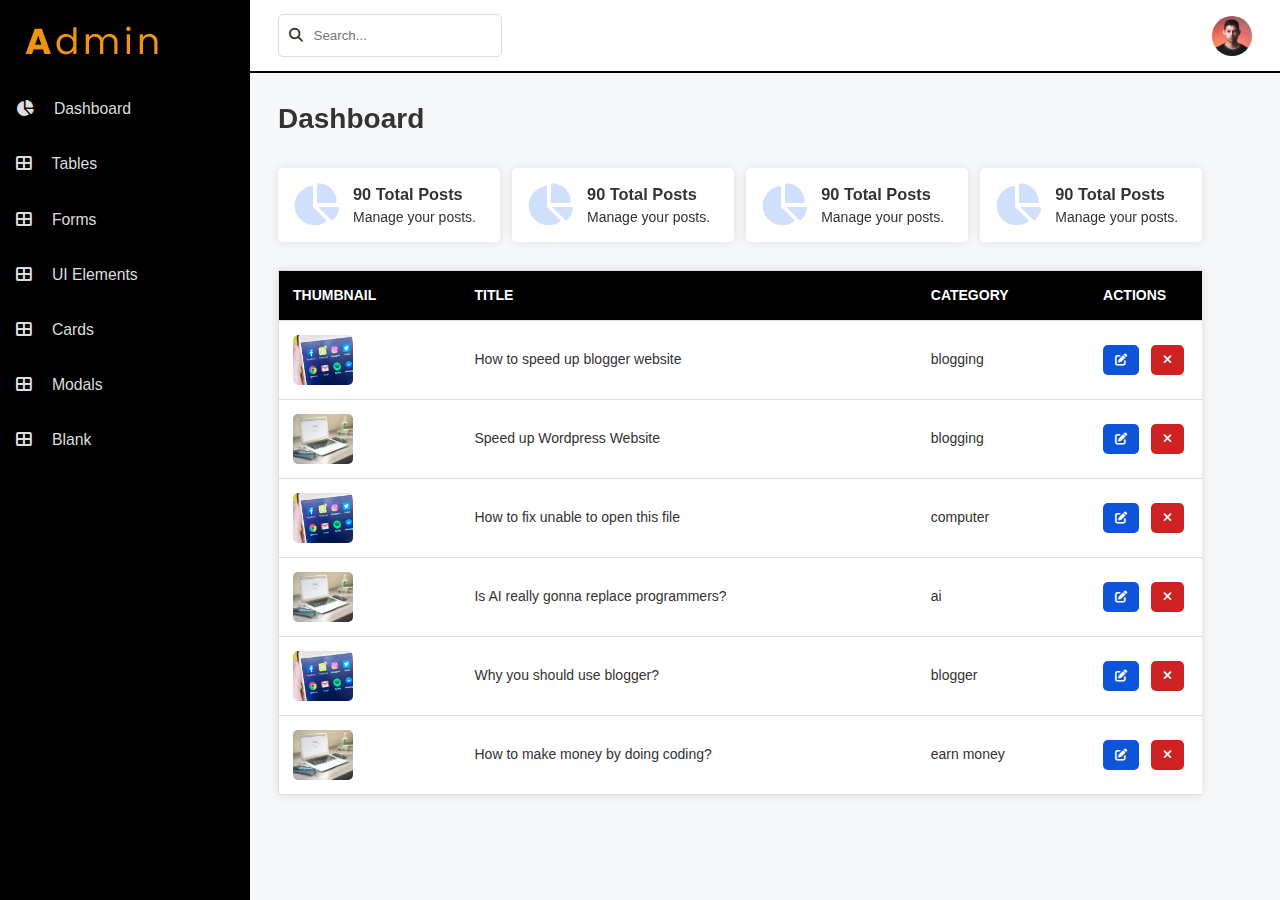
==== commit a8bf3f40: "Froms and Tables Added" ====
--- a/index.html
+++ b/index.html
@@ -13,13 +13,13 @@
         <div class="logo"><a href="#"><img src="./images/logo.png" alt=""></a></div>
         <nav class="nav">
             <ul>
-                <li><a href="#"><i class="fa fa-chart-pie"></i> Dashboard</a></li>
+                <li><a href="./index.html"><i class="fa fa-chart-pie"></i> Dashboard</a></li>
+                <li><a href="./tables.html"><i class="fa fa-th-large"></i> Tables</a></li>
+                <li><a href="./forms.html"><i class="fa fa-th-large"></i> Forms</a></li>
                 <li><a href="#"><i class="fa fa-th-large"></i> UI Elements</a></li>
-                <li><a href="#"><i class="fa fa-th-large"></i> Tables</a></li>
-                <li><a href="#"><i class="fa fa-th-large"></i> Forms</a></li>
                 <li><a href="#"><i class="fa fa-th-large"></i> Cards</a></li>
                 <li><a href="#"><i class="fa fa-th-large"></i> Modals</a></li>
-                <li><a href="#"><i class="fa fa-th-large"></i> Blank</a></li>
+                <li><a href="./blank.html"><i class="fa fa-th-large"></i> Blank</a></li>
             </ul>
         </nav>
     </header>
--- a/style.css
+++ b/style.css
@@ -5,10 +5,11 @@
     box-sizing: border-box;
 }
 :root{
-    --main-color: hsl(246, 100%, 59%);
-    --main-light: hsl(246, 100%, 80%);
-    --main-dark: hsl(246, 100%, 10%);
+    --main-color: hsl(219, 88%, 45%);
+    --main-light: hsl(219, 88%, 90%);
+    --main-dark: hsl(219, 88%, 10%);
     --dark-color: #333;
+    --black-color: #000;
     --body-bg: #f5f7f9;
     --light-color: #fff;
     --light-grey: #eee;
@@ -64,15 +65,33 @@
     padding: .5em;
     border: 1px solid var(--grey-color);
     outline: none;
+    width: 100%;
+}
+textarea{
+    border: 1px solid var(--grey-color);
+    padding: .8em;
+    min-height: 20rem;
+    width: 100%;
+    outline: none;
+}
+button{
+    font: inherit;
+    cursor: pointer;
+    padding: .5em 1em;
+    background: var(--main-color);
+    color: var(--light-color);
+    display: inline-block;
 }
 table{
     width: 100%;
     border-collapse: collapse;
     text-align: left;
+    border: 1px solid var(--grey-color);
+    background: var(--light-color);
 }
 table th{
     padding: 1em;
-    background: var(--main-color);
+    background: var(--black-color);
     color: var(--light-color);
     text-transform: uppercase;
 }
@@ -80,19 +99,32 @@
     padding: 1em;
     background: var(--light-color);
 }
-table tbody tr{
-    border-bottom: 1px solid var(--grey-color);
+table tr{
+border-bottom: 1px solid var(--grey-color);
 }
 table tbody tr:last-child{
     border-bottom: 0;
 }
+form{
+    max-width: 500px;
+    background: var(--light-color);
+    padding: 1.5em;
+    border-radius: 5px;
+}
+form label{
+    display: block;
+    margin-bottom: .5em;
+}
+.form-group{
+    margin-bottom: 1em;
+}
 /* Defaults */
 
 /* Custom */
 .header{
-    background: var(--main-dark);
+    background: var(--black-color);
     color: var(--grey-color);
-    max-width: 300px;
+    max-width: 250px;
     width: 100%;
     height: 100%;
     font-size: 1.125rem;
@@ -108,10 +140,9 @@
 nav ul li a{
     display: block;
     padding: 1em;
-    transition: .3s ease;
 }
 .nav ul li a:hover{
-    background: var(--main-color);
+    background: var(--dark-color);
     color: var(--light-color);
 }
 .nav ul li a i{
@@ -122,7 +153,7 @@
 .main{
     position: relative;
     width: calc(100% - 300px);
-    margin-left: 300px;
+    margin-left: 250px;
 }
 .main-nav{
     display: flex;
@@ -130,11 +161,11 @@
     align-items: center;
     background: var(--light-color);
     padding: 1em 2em;
-    border-bottom: 2px solid var(--main-color);
+    border-bottom: 2px solid var(--black-color);
     position: fixed;
     top: 0;
-    left: 300px;
-    width: calc(100% - 300px);
+    left: 250px;
+    width: calc(100% - 250px);
     z-index: 9;
 }
 .search-box{
@@ -145,6 +176,7 @@
     padding: 0;
     border: 0;
     margin-left: .5em;
+    width: auto;
 }
 .user-profile img{
     width: 40px;
@@ -210,6 +242,10 @@
 }
 .show-nav{
     left: 0!important;
+}
+.my-1{
+    margin-top: 1rem;
+    margin-bottom: 1rem;
 }
 /* Media Queries */
 
